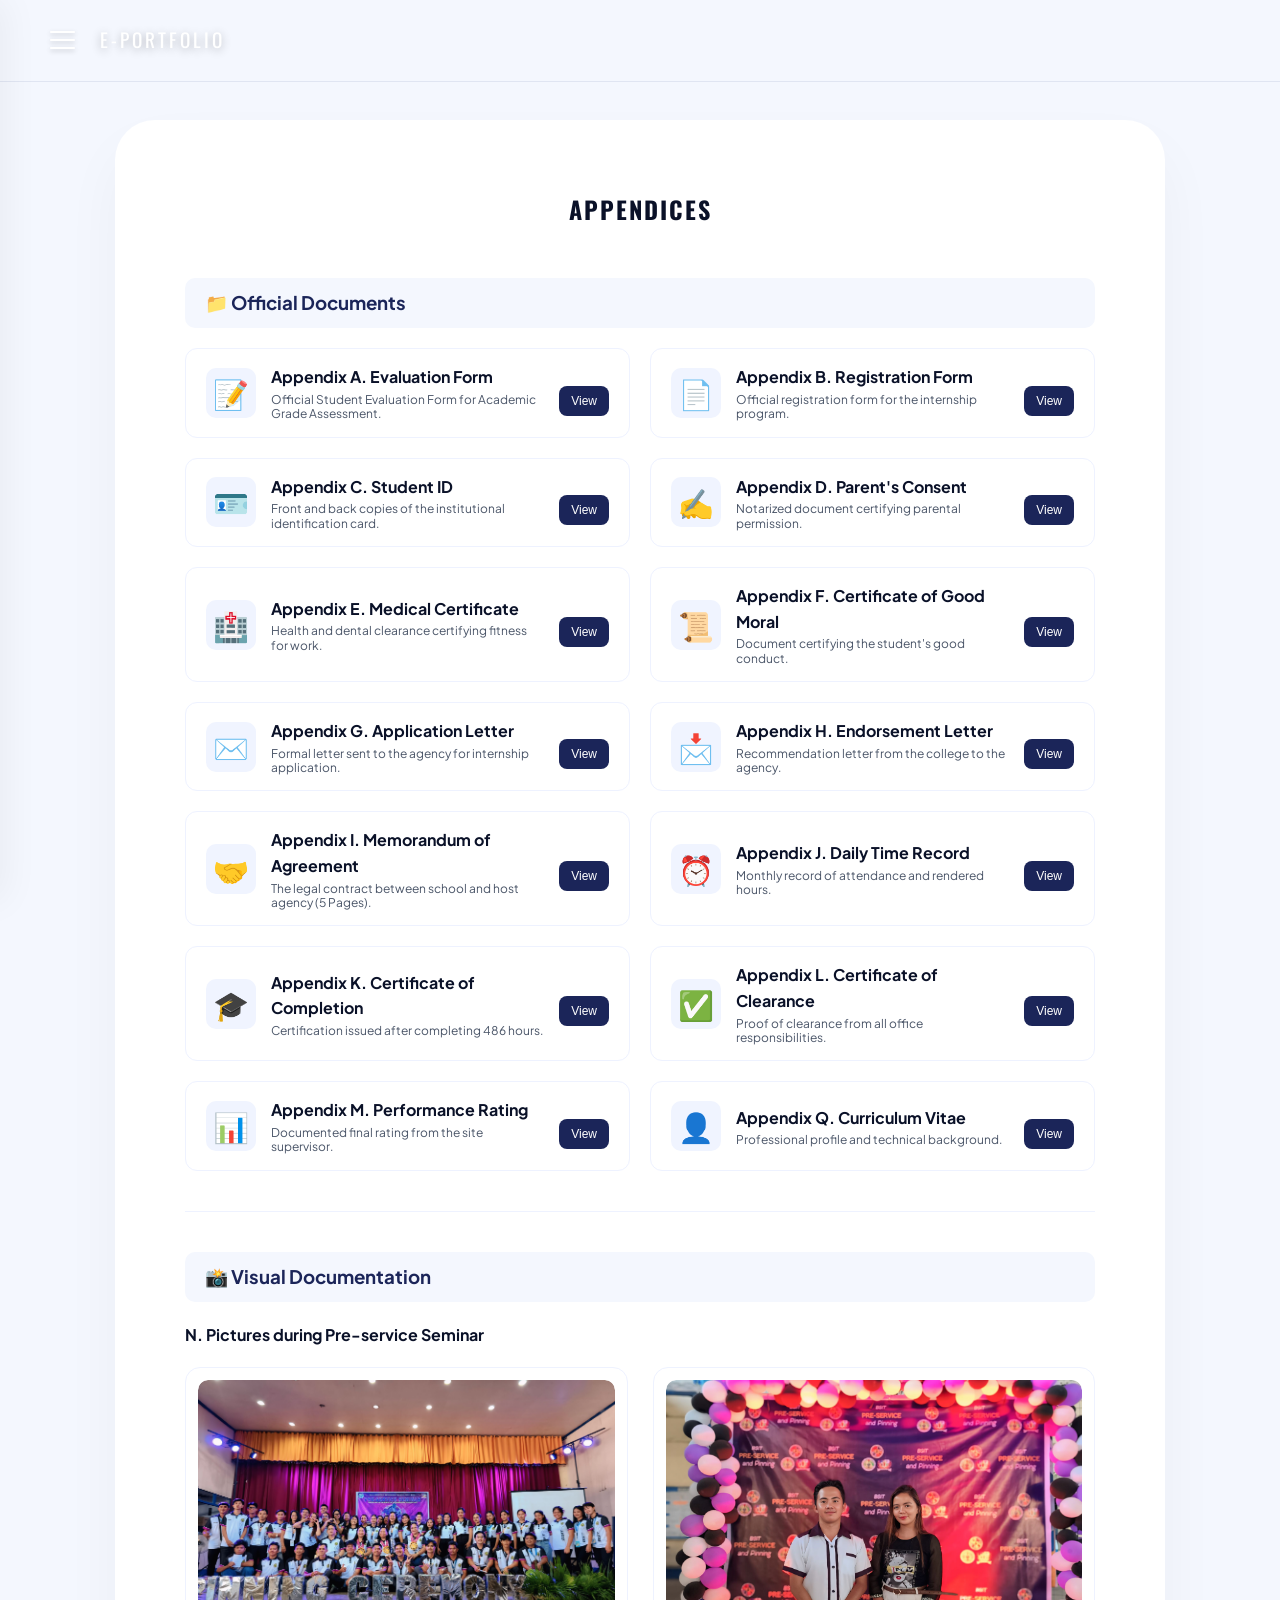
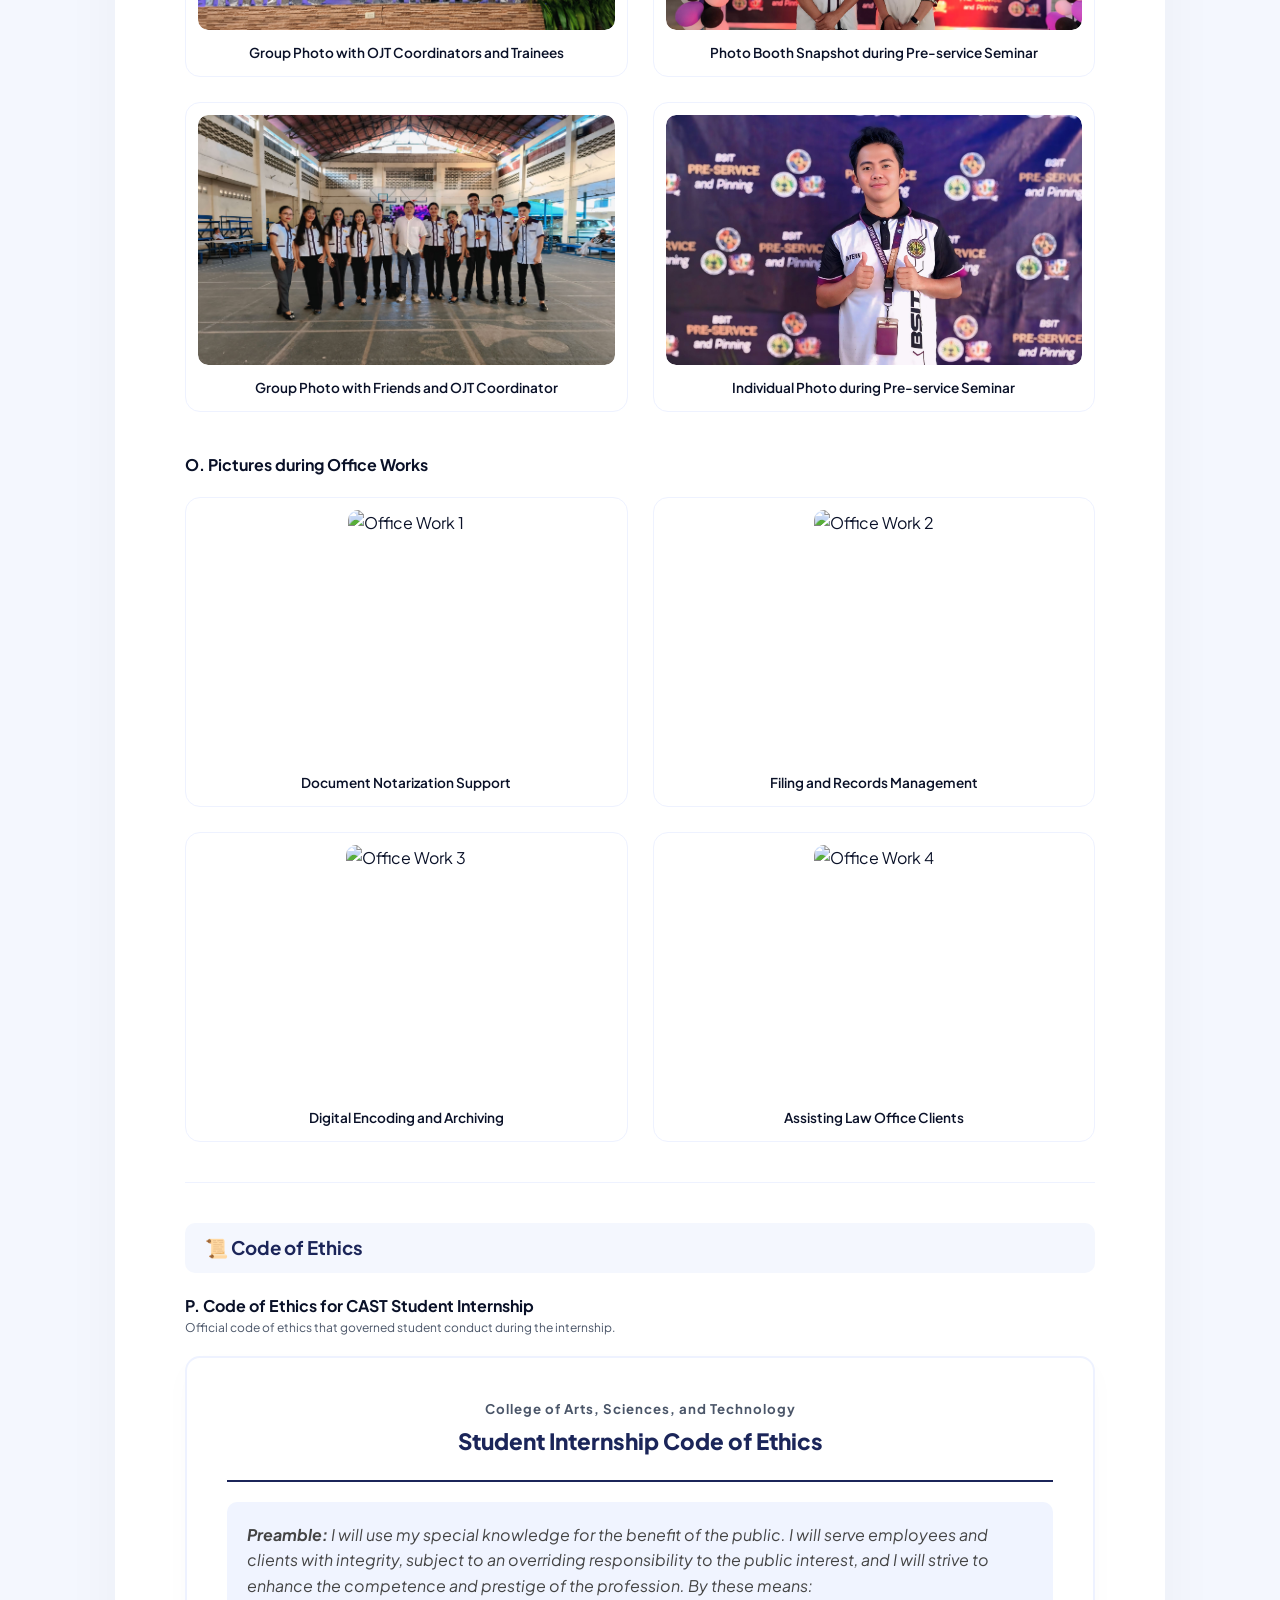
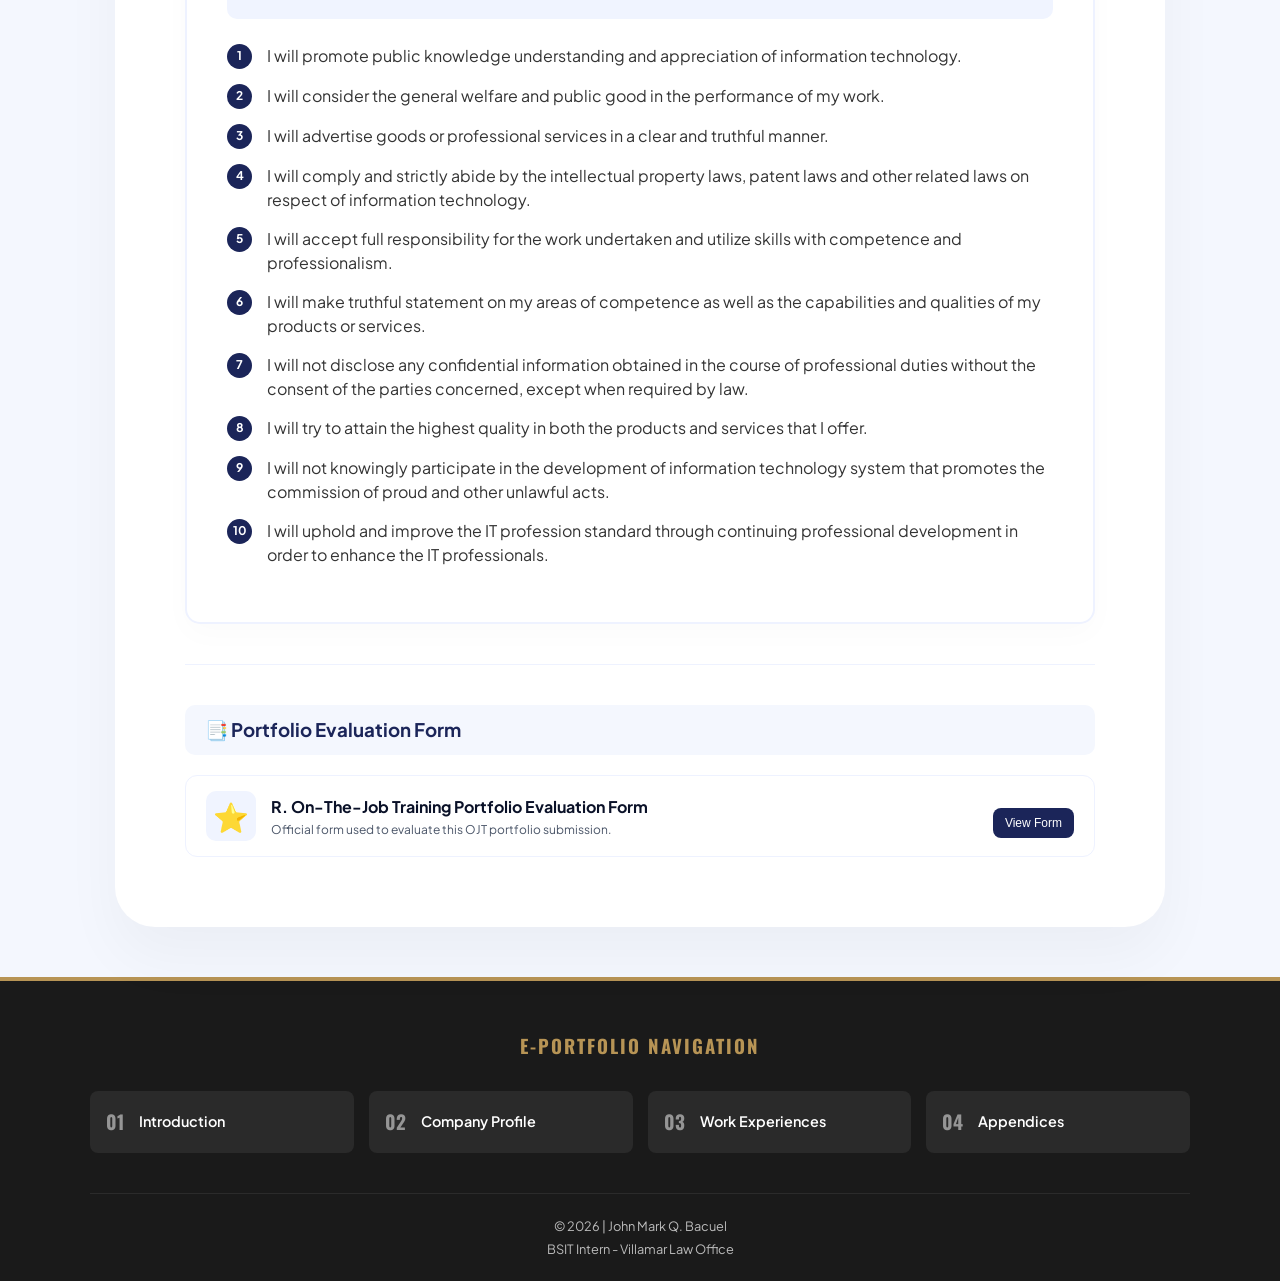
==== appendices.html @ cf62553a "Add files via upload" ====
<!DOCTYPE html>
<html lang="en">
<head>
    <meta charset="UTF-8">
    <meta name="viewport" content="width=device-width, initial-scale=1.0">
    <title>Chapter I - Introduction | OJT E-Portfolio</title>
    <link rel="stylesheet" href="style.css">
    <link rel="icon" type="image/png" href="omsc_logo.png">
    <link href="https://fonts.googleapis.com/css2?family=Oswald:wght@400;700&family=Plus+Jakarta+Sans:wght@300;400;600;800&display=swap" rel="stylesheet">
</head>
<body>

    <header class="main-header subpage-header">
        <div class="burger-menu" onclick="toggleMenu()">
            <div class="line"></div>
            <div class="line"></div>
            <div class="line"></div>
        </div>
        <div class="brand-name">E-PORTFOLIO</div>
    </header>

    <nav class="sidebar" id="sidebar">
        <div class="sidebar-header">
            <span class="close-btn" onclick="toggleMenu()">&times;</span>
            <div class="profile-box">
    <img src="me.png" alt="Profile Picture" class="avatar-img">
    <div class="profile-text">
        <h3>John Mark Q. Bacuel</h3>
        <p>BSIT Student Intern</p>
    </div>
</div>
        </div>
        <div class="nav-links">
    <p class="label">E-Portfolio Contents</p>
    
    <a href="index.html">🏠 Title Page</a>

    <div class="nav-group">
        <div class="nav-item-wrapper">
            <a href="chapter1.html">📁 Chapter I</a>
            <span class="arrow" onclick="toggleDropdown(this)">▼</span>
        </div>
        <div class="sub-menu">
            <a href="chapter1.html#importance">A. Importance of Internship</a>
            <a href="chapter1.html#objectives">B. Objectives of Internship</a>
            <a href="chapter1.html#time-place">C. Time and Place</a>
        </div>
    </div>

    <div class="nav-group">
        <div class="nav-item-wrapper">
            <a href="chapter2.html">🏢 Chapter II</a>
            <span class="arrow" onclick="toggleDropdown(this)">▼</span>
        </div>
        <div class="sub-menu">
            <a href="chapter2.html#nature">1. Nature of Agency</a>
            <a href="chapter2.html#mission">2. Mission/Vision</a>
            <a href="chapter2.html#history">3. History</a>
        </div>
    </div>

    <div class="nav-group">
        <div class="nav-item-wrapper">
            <a href="chapter3.html">💼 Chapter III</a>
            <span class="arrow" onclick="toggleDropdown(this)">▼</span>
        </div>
        <div class="sub-menu">
            <a href="chapter3.html#weekly">1. Weekly Reports</a>
            <a href="chapter3.html#dtr">2. Daily Time Record</a>
        </div>
    </div>

    <a href="appendices.html">📎 Appendices</a>
</div>
 <div class="sidebar-footer">
            <p><strong>Villamar Law Office</strong></p>
            <p>Internship 2026</p>
        </div>
    </nav>

    <div class="overlay" id="overlay" onclick="toggleMenu()"></div>

    <main>
    <div class="container sub-container">
        <section class="content-card">
            <h2 class="section-title">APPENDICES</h2>

            <h3 class="appendix-label">📁 Official Documents</h3>
<div class="docs-two-column">
    
    <div class="doc-card">
        <div class="doc-icon">📝</div>
        <div class="doc-info">
            <h4>Appendix A. Evaluation Form</h4>
            <p>Official Student Evaluation Form for Academic Grade Assessment.</p>
        </div>
        <button class="view-btn" onclick="openGallery(['eval_form.jpg'])">View</button>
    </div>

    <div class="doc-card">
        <div class="doc-icon">📄</div>
        <div class="doc-info">
            <h4>Appendix B. Registration Form</h4>
            <p>Official registration form for the internship program.</p>
        </div>
        <button class="view-btn" onclick="openGallery(['reg_form.jpg'])">View</button>
    </div>

    <div class="doc-card">
        <div class="doc-icon">🪪</div>
        <div class="doc-info">
            <h4>Appendix C. Student ID</h4>
            <p>Front and back copies of the institutional identification card.</p>
        </div>
        <button class="view-btn" onclick="openGallery(['student_id_front.jpg', 'student_id_back.jpg'])">View</button>
    </div>

    <div class="doc-card">
        <div class="doc-icon">✍️</div>
        <div class="doc-info">
            <h4>Appendix D. Parent's Consent</h4>
            <p>Notarized document certifying parental permission.</p>
        </div>
        <button class="view-btn" onclick="openGallery(['parent_consent.jpg'])">View</button>
    </div>

    <div class="doc-card">
        <div class="doc-icon">🏥</div>
        <div class="doc-info">
            <h4>Appendix E. Medical Certificate</h4>
            <p>Health and dental clearance certifying fitness for work.</p>
        </div>
        <button class="view-btn" onclick="openGallery(['medcert.jpg', 'dentcert.jpg'])">View</button>
    </div>

    <div class="doc-card">
        <div class="doc-icon">📜</div>
        <div class="doc-info">
            <h4>Appendix F. Certificate of Good Moral</h4>
            <p>Document certifying the student's good conduct.</p>
        </div>
        <button class="view-btn" onclick="openGallery(['good_moral.jpg'])">View</button>
    </div>

    <div class="doc-card">
        <div class="doc-icon">✉️</div>
        <div class="doc-info">
            <h4>Appendix G. Application Letter</h4>
            <p>Formal letter sent to the agency for internship application.</p>
        </div>
        <button class="view-btn" onclick="openGallery(['application_letter.jpg'])">View</button>
    </div>

    <div class="doc-card">
        <div class="doc-icon">📩</div>
        <div class="doc-info">
            <h4>Appendix H. Endorsement Letter</h4>
            <p>Recommendation letter from the college to the agency.</p>
        </div>
        <button class="view-btn" onclick="openGallery(['endorsement_letter.jpg'])">View</button>
    </div>

    <div class="doc-card">
        <div class="doc-icon">🤝</div>
        <div class="doc-info">
            <h4>Appendix I. Memorandum of Agreement</h4>
            <p>The legal contract between school and host agency (5 Pages).</p>
        </div>
        <button class="view-btn" onclick="openGallery(['moa1.jpg', 'moa2.jpg', 'moa3.jpg', 'moa4.jpg', 'moa5.jpg'])">View</button>
    </div>

    <div class="doc-card">
        <div class="doc-icon">⏰</div>
        <div class="doc-info">
            <h4>Appendix J. Daily Time Record</h4>
            <p>Monthly record of attendance and rendered hours.</p>
        </div>
        <button class="view-btn" onclick="openGallery(['dtr_february.jpg', 'dtr_march.jpg', 'dtr_april.jpg', 'dtr_may.jpg'])">View</button>
    </div>

    <div class="doc-card">
        <div class="doc-icon">🎓</div>
        <div class="doc-info">
            <h4>Appendix K. Certificate of Completion</h4>
            <p>Certification issued after completing 486 hours.</p>
        </div>
        <button class="view-btn" onclick="openGallery(['certificate_of_completion.jpg'])">View</button>
    </div>

    <div class="doc-card">
        <div class="doc-icon">✅</div>
        <div class="doc-info">
            <h4>Appendix L. Certificate of Clearance</h4>
            <p>Proof of clearance from all office responsibilities.</p>
        </div>
        <button class="view-btn" onclick="openGallery(['certificate_of_clearance.jpg'])">View</button>
    </div>

    <div class="doc-card">
        <div class="doc-icon">📊</div>
        <div class="doc-info">
            <h4>Appendix M. Performance Rating</h4>
            <p>Documented final rating from the site supervisor.</p>
        </div>
        <button class="view-btn" onclick="openGallery(['prs.jpg'])">View</button>
    </div>

    <div class="doc-card">
        <div class="doc-icon">👤</div>
        <div class="doc-info">
            <h4>Appendix Q. Curriculum Vitae</h4>
            <p>Professional profile and technical background.</p>
        </div>
        <button class="view-btn" onclick="openGallery(['curriculum_vitae1.jpg', 'curriculum_vitae2.jpg'])">View</button>
    </div>
            </div>

            <hr class="divider">
<h3 class="appendix-label">📸 Visual Documentation</h3>

<div class="visual-section">
    <h4>N. Pictures during Pre-service Seminar</h4>
    <div class="gallery-grid-2col">
        <div class="gallery-item" onclick="openGallery(['preservice_seminar1.jpg'], 0)">
            <div class="img-container">
                <img src="preservice_seminar1.jpg" alt="Seminar 1">
                <div class="img-overlay"><span>🔍 Click to Enlarge</span></div>
            </div>
            <p class="img-label">Group Photo with OJT Coordinators and Trainees</p>
        </div>

        <div class="gallery-item" onclick="openGallery(['preservice_seminar2.jpg'], 0)">
            <div class="img-container">
                <img src="preservice_seminar2.jpg" alt="Seminar 2">
                <div class="img-overlay"><span>🔍 Click to Enlarge</span></div>
            </div>
            <p class="img-label">Photo Booth Snapshot during Pre-service Seminar</p>
        </div>

        <div class="gallery-item" onclick="openGallery(['preservice_seminar3.jpg'], 0)">
            <div class="img-container">
                <img src="preservice_seminar3.jpg" alt="Seminar 3">
                <div class="img-overlay"><span>🔍 Click to Enlarge</span></div>
            </div>
            <p class="img-label">Group Photo with Friends and OJT Coordinator</p>
        </div>

        <div class="gallery-item" onclick="openGallery(['preservice_seminar4.jpg'], 0)">
            <div class="img-container">
                <img src="preservice_seminar4.jpg" alt="Seminar 4">
                <div class="img-overlay"><span>🔍 Click to Enlarge</span></div>
            </div>
            <p class="img-label">Individual Photo during Pre-service Seminar</p>
        </div>
    </div>

    <h4 class="mt-40">O. Pictures during Office Works</h4>
    <div class="gallery-grid-2col">
        <div class="gallery-item" onclick="openGallery(['pictures1.jpg'], 0)">
            <div class="img-container">
                <img src="pictures1.jpg" alt="Office Work 1">
                <div class="img-overlay"><span>🔍 Click to Enlarge</span></div>
            </div>
            <p class="img-label">Document Notarization Support</p>
        </div>

        <div class="gallery-item" onclick="openGallery(['pictures2.jpg'], 1)">
            <div class="img-container">
                <img src="pictures2.jpg" alt="Office Work 2">
                <div class="img-overlay"><span>🔍 Click to Enlarge</span></div>
            </div>
            <p class="img-label">Filing and Records Management</p>
        </div>

        <div class="gallery-item" onclick="openGallery(['pictures3.jpg'], 2)">
            <div class="img-container">
                <img src="pictures3.jpg" alt="Office Work 3">
                <div class="img-overlay"><span>🔍 Click to Enlarge</span></div>
            </div>
            <p class="img-label">Digital Encoding and Archiving</p>
        </div>

        <div class="gallery-item" onclick="openGallery(['pictures4.jpg'], 3)">
            <div class="img-container">
                <img src="pictures4.jpg" alt="Office Work 4">
                <div class="img-overlay"><span>🔍 Click to Enlarge</span></div>
            </div>
            <p class="img-label">Assisting Law Office Clients</p>
        </div>
    </div>
</div>

            <hr class="divider">

            <h3 class="appendix-label">📜 Code of Ethics</h3>
            <div class="ethics-section">
                <div class="doc-info mb-20">
                    <h4>P. Code of Ethics for CAST Student Internship</h4>
                    <p>Official code of ethics that governed student conduct during the internship.</p>
                </div>
                
                <div class="ethics-card">
                    <div class="ethics-header">
                        <h5>College of Arts, Sciences, and Technology</h5>
                        <h4>Student Internship Code of Ethics</h4>
                    </div>
                    <div class="ethics-content">
                        <p class="preamble"><strong>Preamble:</strong> I will use my special knowledge for the benefit of the public. I will serve employees and clients with integrity, subject to an overriding responsibility to the public interest, and I will strive to enhance the competence and prestige of the profession. By these means:</p>
                        
                        <ul class="ethics-list">
                            <li><span>1</span> I will promote public knowledge understanding and appreciation of information technology.</li>
                            <li><span>2</span> I will consider the general welfare and public good in the performance of my work.</li>
                            <li><span>3</span> I will advertise goods or professional services in a clear and truthful manner.</li>
                            <li><span>4</span> I will comply and strictly abide by the intellectual property laws, patent laws and other related laws on respect of information technology.</li>
                            <li><span>5</span> I will accept full responsibility for the work undertaken and utilize skills with competence and professionalism.</li>
                            <li><span>6</span> I will make truthful statement on my areas of competence as well as the capabilities and qualities of my products or services.</li>
                            <li><span>7</span> I will not disclose any confidential information obtained in the course of professional duties without the consent of the parties concerned, except when required by law.</li>
                            <li><span>8</span> I will try to attain the highest quality in both the products and services that I offer.</li>
                            <li><span>9</span> I will not knowingly participate in the development of information technology system that promotes the commission of proud and other unlawful acts.</li>
                            <li><span>10</span> I will uphold and improve the IT profession standard through continuing professional development in order to enhance the IT professionals.</li>
                        </ul>
                    </div>
                </div>
            </div>

            <hr class="divider">

            <h3 class="appendix-label">📑 Portfolio Evaluation Form</h3>
            <div class="doc-card">
                <div class="doc-icon">⭐</div>
                <div class="doc-info">
                    <h4>R. On-The-Job Training Portfolio Evaluation Form</h4>
                    <p>Official form used to evaluate this OJT portfolio submission.</p>
                </div>
                <button class="view-btn" onclick="openGallery(['portfolio_evaluation.jpg'])">View Form</button>
            </div>
        </section>
    </div>

    <div id="docViewer" class="viewer-modal">
        <span class="close-viewer" onclick="closeGallery()">&times;</span>
        <div class="viewer-content">
            <img id="viewerImg" src="">
            <div class="viewer-controls">
                <button id="prevBtn" onclick="changeImage(-1)">❮ Previous</button>
                <span id="pageIndicator">1 / 1</span>
                <button id="nextBtn" onclick="changeImage(1)">Next ❯</button>
            </div>
        </div>
    </div>
</main>

    <script src="script.js"></script>
    <footer class="portfolio-footer">
    <div class="footer-content">
        <h3>E-PORTFOLIO NAVIGATION</h3>
        <div class="footer-nav-grid">
            <a href="chapter1.html" class="footer-btn">
                <span class="btn-num">01</span>
                <span class="btn-txt">Introduction</span>
            </a>
            <a href="chapter2.html" class="footer-btn">
                <span class="btn-num">02</span>
                <span class="btn-txt">Company Profile</span>
            </a>
            <a href="chapter3.html" class="footer-btn">
                <span class="btn-num">03</span>
                <span class="btn-txt">Work Experiences</span>
            </a>
            <a href="appendices.html" class="footer-btn">
                <span class="btn-num">04</span>
                <span class="btn-txt">Appendices</span>
            </a>
        </div>
        <div class="footer-bottom">
            <p>&copy; 2026 | John Mark Q. Bacuel</p>
            <p>BSIT Intern - Villamar Law Office</p>
        </div>
    </div>
</footer>
</body>
</html>
---- style.css ----
/* Custom Properties for consistency */
:root {
    --primary: #1B2559;       /* Deep Navy - Authority & Trust */
    --primary-light: #2D3A82; 
    --accent: #B79455;        /* Muted Gold - Professionalism */
    --dark-blue: #0A1128;     /* Near Black for Text */
    --text-grey: #4A5568;     /* Soft grey for readability */
    --bg-light: #F4F7FE;      /* Clean background */
    --white: #ffffff;
    --glass: rgba(255, 255, 255, 0.9);
    --border-color: #E2E8F0;
}

* {
    margin: 0;
    padding: 0;
    box-sizing: border-box;
    scroll-behavior: smooth;
}

body {
    background-color: var(--bg-light);
    color: var(--dark-blue);
    font-family: 'Plus Jakarta Sans', sans-serif;
    line-height: 1.6;
}

/* Header & Burger */
.main-header {
    position: fixed;
    top: 0;
    width: 100%;
    padding: 25px 50px;
    display: flex;
    align-items: center;
    z-index: 1000;
    transition: 0.3s;
}

.brand-name {
    font-family: 'Oswald', sans-serif;
    color: white;
    font-size: 1.2rem;
    letter-spacing: 3px;
    text-shadow: 0 2px 10px rgba(0,0,0,0.3);
}

.burger-menu {
    width: 25px;
    height: 18px;
    display: flex;
    flex-direction: column;
    justify-content: space-between;
    cursor: pointer;
    margin-right: 25px;
}

.line {
    width: 100%;
    height: 2px;
    background: white;
    border-radius: 10px;
    box-shadow: 0 2px 5px rgba(0,0,0,0.2);
}

/* Sidebar Styling */
.sidebar {
    position: fixed;
    left: -320px;
    top: 0;
    width: 310px;
    height: 100vh;
    background: var(--white);
    z-index: 2001;
    transition: 0.4s cubic-bezier(0.4, 0, 0.2, 1);
    padding: 40px 30px;
    box-shadow: 15px 0 35px rgba(0,0,0,0.05);
}

.sidebar.active { left: 0; }

.close-btn {
    font-size: 30px;
    color: var(--text-grey);
    cursor: pointer;
    display: block;
    text-align: right;
    margin-bottom: 20px;
}

.profile-box {
    display: flex;
    align-items: center;
    gap: 15px;
    margin-bottom: 30px;
    padding-bottom: 20px;
    border-bottom: 1px solid var(--bg-light);
}

.avatar-img {
    width: 60px;          /* Size ng picture */
    height: 60px;         /* Size ng picture */
    border-radius: 50%;   /* Ginagawang bilog */
    object-fit: cover;    /* Pinipigilan na ma-stretch ang image */
    border: 2px solid var(--accent); /* Optional: Gold border para sosyal */
    box-shadow: 0 4px 8px rgba(0,0,0,0.1);
}

.profile-text h3 {
    font-size: 1rem;
    color: var(--primary);
    margin-bottom: 2px;
}

.profile-text p {
    font-size: 0.8rem;
    color: var(--text-grey);
}

.avatar {
    width: 50px;
    height: 50px;
    background: var(--primary);
    color: white;
    border-radius: 12px;
    display: flex;
    align-items: center;
    justify-content: center;
    font-weight: 800;
}

.profile-text h3 { font-size: 0.95rem; color: var(--dark-blue); }
.profile-text p { font-size: 0.75rem; color: var(--text-grey); }

.nav-links a {
    display: block;
    text-decoration: none;
    color: var(--text-grey);
    padding: 12px 15px;
    border-radius: 12px;
    margin-bottom: 5px;
    font-weight: 600;
    transition: 0.3s;
}

.nav-links a:hover {
    background: var(--bg-light);
    color: var(--primary);
}

.label { font-size: 0.7rem; font-weight: 800; color: #a3aed0; margin: 25px 0 10px; padding-left: 15px; }

.sidebar-footer {
    position: absolute;
    bottom: 30px;
    left: 30px;
    right: 30px;
    background: var(--bg-light);
    padding: 15px;
    border-radius: 15px;
    font-size: 0.75rem;
}

/* Hero Section */
.hero-fullscreen {
    height: 100vh;
    background: url('bg.png') center/cover no-repeat fixed;
    position: relative;
}

.hero-overlay {
    height: 100%;
    background: rgba(0, 0, 0, 0.2);
    display: flex;
    align-items: center;
    justify-content: center;
}

.hero-content h1 {
    font-family: 'Oswald', sans-serif;
    font-size: 4rem;
    color: white;
    letter-spacing: -1px;
    text-shadow: 0 10px 30px rgba(0,0,0,0.3);
}

.subtitle {
    color: white;
    font-size: 1.2rem;
    letter-spacing: 6px;
    text-transform: uppercase;
    font-weight: 300;
}

.placeholder-circle {
    width: 70px; height: 70px;
    border: 1.5px solid rgba(255,255,255,0.5);
    border-radius: 50%;
    display: inline-flex;
    align-items: center; justify-content: center;
    color: white; margin: 0 15px 30px;
    font-size: 0.6rem;
}

/* Scroll Animation */
.mouse-scroll {
    position: absolute;
    bottom: 40px;
    color: white;
    text-align: center;
}

.mouse {
    width: 24px; height: 40px;
    border: 2px solid white;
    border-radius: 20px;
    margin: 0 auto 10px;
}

/* Detailed Table of Contents */
.container {
    max-width: 1100px;
    margin: -100px auto 100px;
    position: relative;
    padding: 0 25px;
}

.content-card {
    background: var(--white);
    padding: 70px;
    border-radius: 40px;
    box-shadow: 0 30px 60px rgba(0,0,0,0.04);
    margin-bottom: 50px;
}

.section-title {
    font-family: 'Oswald', sans-serif;
    font-size: 1.5rem;
    color: var(--dark-blue);
    margin-bottom: 50px;
    text-align: center;
    letter-spacing: 2px;
}

.toc-item {
    margin-bottom: 40px;
    padding-bottom: 20px;
}

.toc-header {
    font-weight: 800;
    color: var(--primary);
    font-size: 1rem;
    margin-bottom: 15px;
    letter-spacing: 1px;
}

.toc-sublist { list-style: none; }

.toc-sublist li {
    padding: 12px 0;
    border-bottom: 1px solid #f4f7fe;
    color: var(--text-grey);
    font-weight: 500;
}

/* Appendix Grid View */
.appendix-grid {
    display: grid;
    grid-template-columns: repeat(auto-fit, minmax(250px, 1fr));
    gap: 15px;
    list-style: none;
}

.appendix-grid li {
    background: var(--bg-light);
    padding: 12px 20px;
    border-radius: 12px;
    display: flex;
    align-items: center;
    font-size: 0.9rem;
    color: var(--dark-blue);
}

.appendix-grid li span {
    background: var(--primary);
    color: white;
    width: 24px; height: 24px;
    border-radius: 6px;
    display: flex;
    align-items: center;
    justify-content: center;
    font-size: 0.7rem;
    margin-right: 15px;
    font-weight: 800;
}

/* Text Alignment Classes */
.text-justify {
    text-align: justify;
    text-justify: inter-word; /* Para pantay na pantay ang spaces */
}

.text-center {
    text-align: center;
}

/* Enhancements for readability */
.content-body p {
    margin-bottom: 20px;
    font-size: 1.05rem;
    color: var(--text-grey);
}

.prayer-text p {
    margin-bottom: 15px;
    font-style: normal;
    line-height: 1.8;
}

/* Style for the blockquote in Philosophy */
blockquote {
    font-family: 'Oswald', sans-serif;
    font-size: 1.4rem;
    color: var(--primary);
    border-left: none; /* Inalis ko ang border para sa center design */
    padding: 20px;
    background: var(--bg-light);
    border-radius: 15px;
    margin: 20px 0 40px 0;
}

.overlay {
    position: fixed; top: 0; left: 0; width: 100%; height: 100%;
    background: rgba(0,0,0,0.3); backdrop-filter: blur(4px);
    display: none; z-index: 1500;
}
.overlay.active { display: block; }

@media (max-width: 768px) {
    .hero-content h1 { font-size: 3rem; }
    .content-card { padding: 40px 25px; }
}
/* Add padding to container for sub-pages */
.container {
    max-width: 1100px;
    margin: 50px auto; /* Inadjust ko mula -100px para sa normal pages */
    position: relative;
    padding: 0 25px;
}

/* Specific fix para sa index lang yung -100px */
.hero-fullscreen + .container {
    margin-top: -100px;
}
/* Para sa mga pages na walang Hero Image */
.subpage-header {
    background: rgba(255, 255, 255, 0.9);
    backdrop-filter: blur(10px);
    border-bottom: 1px solid #e0e5f2;
}

.subpage-header .brand-name {
    color: var(--dark-blue);
}

.subpage-header .line {
    background: var(--dark-blue);
}

/* Spacing para sa content ng sub-pages */
.sub-container {
    margin-top: 120px; /* Para hindi matakpan ng fixed header */
}


                /* Chapter 1 Specific Styles */
.lead-text {
    font-size: 1.1rem;
    text-align: center;
    color: var(--text-grey);
    max-width: 800px;
    margin: 0 auto;
    line-height: 1.8;
}

.section-header {
    display: flex;
    align-items: center;
    gap: 15px;
    margin-bottom: 30px;
}

.section-number {
    background: var(--primary);
    color: white;
    width: 40px;
    height: 40px;
    display: flex;
    align-items: center;
    justify-content: center;
    border-radius: 50%;
    font-weight: 800;
}

.importance-box {
    background: var(--bg-light);
    padding: 30px;
    border-radius: 20px;
    border-left: 5px solid var(--primary);
}

.skill-tags {
    display: flex;
    flex-wrap: wrap;
    gap: 10px;
    margin-top: 20px;
}

.skill-tags span {
    background: white;
    padding: 5px 15px;
    border-radius: 20px;
    font-size: 0.8rem;
    font-weight: 700;
    color: var(--primary);
    box-shadow: 0 4px 10px rgba(0,0,0,0.05);
}

/* Objectives Grid */
.objectives-grid {
    display: grid;
    grid-template-columns: repeat(auto-fit, minmax(280px, 1fr));
    gap: 20px;
}

.obj-card {
    background: var(--bg-light);
    padding: 25px;
    border-radius: 20px;
    transition: 0.3s;
    border: 1px solid transparent;
}

.obj-card:hover {
    background: white;
    border-color: var(--primary);
    transform: translateY(-5px);
    box-shadow: 0 10px 30px rgba(67, 24, 255, 0.1);
}

.obj-icon {
    font-size: 1.5rem;
    margin-bottom: 15px;
}

/* Time and Place Grid */
.info-grid {
    display: grid;
    grid-template-columns: 1fr 1fr;
    gap: 30px;
}

.info-item {
    padding: 20px;
    border-radius: 15px;
    background: #f8f9ff;
}

.info-item h4 {
    color: var(--primary);
    margin-bottom: 10px;
}

@media (max-width: 768px) {
    .info-grid { grid-template-columns: 1fr; }
}

                   /* Chapter 2 Specific Styles */

/* Image Styling */
.image-container {
    text-align: center;
    margin: 20px 0;
}

.img-responsive {
    max-width: 100%;
    height: auto;
    border-radius: 15px;
    box-shadow: 0 10px 20px rgba(0,0,0,0.1);
}

.img-frame {
    width: 100%;
    border-radius: 10px;
    border: 5px solid #fff;
    box-shadow: 0 5px 15px rgba(0,0,0,0.1);
}

.image-caption {
    font-size: 0.85rem;
    color: var(--text-grey);
    margin-top: 10px;
    font-style: italic;
}

/* History Grid */
.history-grid {
    display: grid;
    grid-template-columns: 1.2fr 0.8fr;
    gap: 40px;
    align-items: center;
}

/* Lawyer Profile Styling */
.lawyer-profile-card {
    background: linear-gradient(to bottom right, #ffffff, #fcfdff);
}

.profile-header-info h4 {
    font-size: 1.8rem;
    color: var(--dark-blue);
    margin-bottom: 5px;
}

.bar-tag {
    background: var(--primary);
    color: white;
    padding: 5px 15px;
    border-radius: 5px;
    font-size: 0.8rem;
    font-weight: 600;
}

/* Timeline Design */
.timeline {
    margin-top: 40px;
    border-left: 2px solid #e0e5f2;
    padding-left: 30px;
    position: relative;
}

.timeline-item {
    margin-bottom: 30px;
    position: relative;
}

.time-dot {
    width: 12px;
    height: 12px;
    background: var(--primary);
    border-radius: 50%;
    position: absolute;
    left: -37px;
    top: 5px;
    border: 3px solid white;
}

.timeline-item h5 {
    color: var(--dark-blue);
    font-size: 1.1rem;
    margin-bottom: 5px;
}

/* Responsive */
@media (max-width: 768px) {
    .history-grid {
        grid-template-columns: 1fr;
    }
    
    .timeline {
        padding-left: 20px;
    }
}
/* Lawyer Profile Modern Layout */
.profile-container {
    display: grid;
    grid-template-columns: 1fr 1.5fr;
    gap: 40px;
    margin-top: 20px;
}

.lawyer-header h4 {
    font-size: 2rem;
    color: var(--dark-blue);
    margin-bottom: 10px;
}

.tags-row {
    display: flex;
    gap: 10px;
    margin-bottom: 25px;
}

.tag-blue {
    background: #eef2ff;
    color: var(--primary);
    padding: 6px 12px;
    border-radius: 8px;
    font-size: 0.8rem;
    font-weight: 700;
    border: 1px solid #d0d7ff;
}

.education-box {
    background: var(--bg-light);
    padding: 20px;
    border-radius: 15px;
}

.education-box h5 { margin-bottom: 15px; color: var(--dark-blue); }
.education-box ul { list-style: none; }
.education-box li { 
    font-size: 0.9rem; 
    margin-bottom: 10px; 
    padding-left: 20px; 
    position: relative;
}
.education-box li::before {
    content: "•";
    color: var(--primary);
    position: absolute;
    left: 0;
    font-weight: bold;
}

/* Timeline Vertical */
.timeline-wrapper {
    border-left: 3px solid #eef2ff;
    padding-left: 25px;
    margin-top: 20px;
}

.t-item {
    position: relative;
    margin-bottom: 30px;
}

.t-item::before {
    content: "";
    width: 15px;
    height: 15px;
    background: white;
    border: 3px solid var(--primary);
    border-radius: 50%;
    position: absolute;
    left: -34.5px;
    top: 5px;
}

.t-item.current::before {
    background: var(--primary);
}

.t-year {
    font-size: 0.8rem;
    font-weight: 800;
    color: var(--primary);
    margin-bottom: 5px;
}

.t-content h6 {
    font-size: 1rem;
    color: var(--dark-blue);
    margin-bottom: 3px;
}

.small-detail {
    font-size: 0.85rem;
    color: var(--text-grey);
    line-height: 1.4;
    margin-top: 5px;
}

@media (max-width: 768px) {
    .profile-container { grid-template-columns: 1fr; }
}

                /* Chapter 3 Styling */
/* Chapter 3 Specific Styles */
.report-controls {
    margin: 20px 0;
    background: var(--bg-light);
    padding: 15px 25px;
    border-radius: 15px;
    display: flex;
    align-items: center;
    gap: 15px;
}

#weekSelect {
    padding: 10px;
    border-radius: 10px;
    border: 1px solid #d0d7ff;
    font-family: inherit;
    font-weight: 600;
    color: var(--primary);
    outline: none;
}

.weekly-card {
    background: white;
    border: 1px solid #eef2ff;
    border-radius: 25px;
    padding: 30px;
    box-shadow: 0 10px 30px rgba(0,0,0,0.02);
    margin-bottom: 40px;
}

.weekly-banner {
    display: flex;
    justify-content: space-between;
    align-items: center;
    gap: 20px;
    border-bottom: 2px dashed #f0f2f8;
    padding-bottom: 20px;
    margin-bottom: 20px;
}

.banner-info h4 { font-size: 1.4rem; color: var(--dark-blue); }
.banner-info p { color: var(--text-grey); font-weight: 600; }

.img-preview {
    position: relative;
    width: 150px;
    height: 100px;
    border-radius: 15px;
    overflow: hidden;
    cursor: pointer;
}

.img-preview img { width: 100%; height: 100%; object-fit: cover; }

.img-overlay {
    position: absolute; top: 0; left: 0; width: 100%; height: 100%;
    background: rgba(67, 24, 255, 0.7);
    color: white; font-size: 0.7rem; font-weight: 800;
    display: flex; align-items: center; justify-content: center;
    opacity: 0; transition: 0.3s;
}

.img-preview:hover .img-overlay { opacity: 1; }

.weekly-stats {
    display: grid;
    grid-template-columns: 1fr 1fr;
    gap: 20px;
    margin-bottom: 25px;
}

.status-badge {
    display: inline-block;
    background: #e6fffa;
    color: #38b2ac;
    padding: 5px 15px;
    border-radius: 10px;
    font-weight: 800;
    font-size: 0.85rem;
}

.detail-box {
    background: var(--bg-light);
    padding: 20px;
    border-radius: 15px;
    margin-bottom: 15px;
}

.detail-box h5 { margin-bottom: 10px; color: var(--primary); }

.table-container { overflow-x: auto; margin-top: 50px; }
.styled-table {
    width: 100%;
    border-collapse: collapse;
    font-size: 0.9rem;
}

.styled-table thead tr {
    background-color: var(--primary);
    color: #ffffff;
    text-align: left;
}

.styled-table th, .styled-table td { padding: 15px; }
.styled-table tbody tr { border-bottom: 1px solid #dddddd; }
.styled-table tbody tr:nth-of-type(even) { background-color: #f3f3f3; }

.placeholder-box {
    border: 2px dashed #d0d7ff;
    padding: 40px;
    border-radius: 20px;
    text-align: center;
    color: var(--text-grey);
    margin-top: 15px;
}

.mt-50 { margin-top: 50px; }

@media (max-width: 768px) {
    .weekly-banner { flex-direction: column; text-align: center; }
    .weekly-stats { grid-template-columns: 1fr; }
}
/* Accurate Square Container (1:1 Ratio) */
.big-image-container {
    width: 100%; /* Susunod ito sa width ng card */
    max-width: 800px; /* Optional: limit para hindi sobrang laki sa desktop */
    margin: 20px auto 30px auto; /* Centered */
    position: relative;
    border-radius: 20px;
    overflow: hidden;
    background: #eef2ff;
    border: 1px solid #d0d7ff;
    cursor: pointer;
    
    /* Pinipilit ang container na maging Square (parang 2160x2160) */
    aspect-ratio: 1 / 1; 
}

.large-ojt-pic {
    width: 100%;
    height: 100%;
    /* Object-fit: cover ay parang sa Instagram, 
       ifafill niya yung 1:1 area nang hindi nadedeporma ang mukha mo */
    object-fit: cover; 
    display: block;
    transition: transform 0.5s ease;
}

.big-image-container:hover .large-ojt-pic {
    transform: scale(1.05);
}

/* Callout Styling */
.img-callout {
    position: absolute;
    bottom: 20px;
    left: 50%;
    transform: translateX(-50%);
    background: rgba(27, 37, 89, 0.85);
    color: white;
    padding: 10px 25px;
    border-radius: 50px;
    font-size: 0.85rem;
    font-weight: 600;
    backdrop-filter: blur(8px);
    white-space: nowrap;
}
/* DTR Specific Styles */
.dtr-summary-grid {
    display: grid;
    grid-template-columns: repeat(3, 1fr);
    gap: 20px;
    margin-bottom: 30px;
}

.summary-card {
    background: linear-gradient(135deg, var(--primary), #6a45ff);
    color: white;
    padding: 25px;
    border-radius: 20px;
    text-align: center;
    box-shadow: 0 10px 20px rgba(67, 24, 255, 0.15);
}

.summary-card h4 { font-size: 2rem; margin-bottom: 5px; }
.summary-card p { font-size: 0.8rem; opacity: 0.9; text-transform: uppercase; letter-spacing: 1px; }

.filter-container {
    display: flex;
    justify-content: space-between;
    align-items: center;
    background: white;
    padding: 20px;
    border-radius: 15px;
    margin-bottom: 20px;
    gap: 15px;
    border: 1px solid #eef2ff;
}

#monthFilter, #dtrSearch {
    padding: 10px 15px;
    border-radius: 10px;
    border: 1px solid #d0d7ff;
    outline: none;
}

#dtrSearch { width: 100%; max-width: 300px; }

.text-center { text-align: center; }

@media (max-width: 768px) {
    .dtr-summary-grid { grid-template-columns: 1fr; }
    .filter-container { flex-direction: column; align-items: stretch; }
}
/*Letter C*/
/* Progress Report Custom Styles */
.progress-overview {
    background: white;
    padding: 30px;
    border-radius: 20px;
    border: 1px solid #eef2ff;
    margin-bottom: 30px;
}

.progress-header {
    display: flex;
    justify-content: space-between;
    align-items: center;
    margin-bottom: 25px;
}

.overall-badge {
    background: #4318FF;
    color: white;
    padding: 8px 18px;
    border-radius: 50px;
    font-size: 0.8rem;
    font-weight: 800;
}

.progress-bar-container { margin-top: 10px; }

.progress-label {
    font-size: 0.9rem;
    font-weight: 600;
    color: var(--dark-blue);
    margin-bottom: 10px;
}

.progress-track {
    width: 100%;
    height: 12px;
    background: #f0f2f8;
    border-radius: 10px;
    overflow: hidden;
}

.progress-fill {
    height: 100%;
    background: linear-gradient(90deg, #4318FF, #00CABE);
    border-radius: 10px;
    transition: width 1s ease-in-out;
}

.progress-status {
    margin-top: 10px;
    font-size: 0.8rem;
    color: var(--text-grey);
    font-weight: 600;
}

.status-pill {
    padding: 5px 12px;
    border-radius: 50px;
    font-size: 0.75rem;
    font-weight: 800;
    text-transform: uppercase;
}

.status-pill.done {
    background: #d1fae5;
    color: #065f46;
}

/* Specific Table adjustments */
.progress-table td {
    vertical-align: middle;
}
/* Analysis Report Styles */
.analysis-container {
    display: flex;
    flex-direction: column;
    gap: 25px;
    margin-top: 20px;
}

.analysis-card {
    background: white;
    padding: 30px;
    border-radius: 20px;
    border-left: 5px solid var(--primary);
    box-shadow: 0 4px 15px rgba(0,0,0,0.05);
    position: relative;
    transition: 0.3s;
}

.analysis-card:hover {
    transform: translateY(-5px);
    box-shadow: 0 8px 25px rgba(67, 24, 255, 0.1);
}

.card-icon {
    font-size: 2rem;
    margin-bottom: 15px;
}

.analysis-card h4 {
    color: var(--dark-blue);
    font-size: 1.2rem;
    margin-bottom: 15px;
    text-transform: uppercase;
    letter-spacing: 1px;
}

.analysis-body p {
    margin-bottom: 12px;
    line-height: 1.6;
    color: var(--text-grey);
}

.analysis-body strong {
    color: var(--primary);
    font-weight: 700;
}

/* Highlight for Self-Assessment */
.highlight-card {
    background: linear-gradient(to right, #ffffff, #f8faff);
    border-left-color: #00CABE;
}

.recommendation-box {
    background: #f0f7ff;
    padding: 15px;
    border-radius: 12px;
    border: 1px dashed #4318FF;
    margin-bottom: 15px;
}

.confidential-note {
    margin-top: 40px;
    text-align: center;
    font-size: 0.85rem;
    color: #94a3b8;
    padding: 20px;
    background: #f8fafc;
    border-radius: 10px;
}
/* --- IMAGE ZOOM MODAL STYLES --- */
.modal-zoom {
    display: none; 
    position: fixed;
    z-index: 2000; /* Mas mataas sa sidebar */
    left: 0;
    top: 0;
    width: 100%;
    height: 100%;
    background-color: rgba(0, 0, 0, 0.9);
    backdrop-filter: blur(8px);
    justify-content: center;
    align-items: center;
    padding: 20px;
}

.modal-content {
    max-width: 95%;
    max-height: 90vh;
    border-radius: 12px;
    box-shadow: 0 0 30px rgba(255, 255, 255, 0.1);
    animation: zoomEffect 0.3s ease-out;
    object-fit: contain;
}

.close-modal {
    position: absolute;
    top: 25px;
    right: 40px;
    color: #fff;
    font-size: 50px;
    font-weight: bold;
    cursor: pointer;
    transition: 0.3s;
    line-height: 1;
}

.close-modal:hover {
    color: #ff4d4d;
    transform: rotate(90deg);
}

@keyframes zoomEffect {
    from { transform: scale(0.8); opacity: 0; }
    to { transform: scale(1); opacity: 1; }
}

/* Callout Enhancement */
.img-callout {
    transition: background 0.3s;
}

.big-image-container:hover .img-callout {
    background: var(--primary);
}


/*APPENDICES*/
/* Appendix Layout */
.appendix-label {
    background: var(--bg-light);
    padding: 10px 20px;
    border-radius: 10px;
    color: var(--primary);
    margin: 30px 0 20px 0;
}

.docs-grid {
    display: grid;
    grid-template-columns: repeat(auto-fit, minmax(200px, 1fr));
    gap: 20px;
}

.doc-item {
    background: white;
    padding: 20px;
    border-radius: 15px;
    border: 1px solid #eef2ff;
    text-align: center;
    transition: 0.3s;
}

.doc-item:hover {
    transform: translateY(-5px);
    box-shadow: 0 10px 20px rgba(0,0,0,0.05);
}

.doc-letter {
    display: block;
    font-size: 1.5rem;
    font-weight: 800;
    color: var(--primary);
    margin-bottom: 10px;
}

.view-btn {
    margin-top: 15px;
    background: var(--primary);
    color: white;
    border: none;
    padding: 8px 15px;
    border-radius: 8px;
    cursor: pointer;
    font-size: 0.8rem;
}

.pending { opacity: 0.6; border-style: dashed; }

/* Visual Documentation Gallery */
.gallery-grid {
    display: grid;
    grid-template-columns: repeat(auto-fill, minmax(250px, 1fr));
    gap: 20px;
    margin: 20px 0;
}

.gallery-item img {
    width: 100%;
    height: 200px;
    object-fit: cover;
    border-radius: 12px;
    cursor: pointer;
}

.img-label { font-size: 0.8rem; text-align: center; margin-top: 5px; }

/* Lightbox Styling */
.lightbox {
    display: none;
    position: fixed;
    z-index: 9999;
    top: 0; left: 0;
    width: 100%; height: 100%;
    background: rgba(0,0,0,0.9);
}

.lightbox-content {
    display: block;
    margin: auto;
    max-width: 80%;
    max-height: 80%;
    margin-top: 50px;
}

.close-lightbox {
    position: absolute;
    top: 20px; right: 40px;
    color: white;
    font-size: 40px;
    cursor: pointer;
}

.lightbox-nav {
    text-align: center;
    margin-top: 20px;
}

.lightbox-nav button {
    background: white;
    border: none;
    padding: 10px 20px;
    margin: 0 10px;
    cursor: pointer;
    border-radius: 5px;
}
/* Viewer Modal Styles */
.viewer-modal {
    display: none;
    position: fixed;
    z-index: 9999;
    top: 0; left: 0;
    width: 100%; height: 100%;
    background: rgba(15, 23, 42, 0.95); /* Deep dark background */
    align-items: center;
    justify-content: center;
    flex-direction: column;
}

.viewer-content {
    position: relative;
    max-width: 90%;
    max-height: 85%;
    text-align: center;
}

#viewerImg {
    max-width: 100%;
    max-height: 80vh;
    border-radius: 8px;
    box-shadow: 0 0 30px rgba(0,0,0,0.5);
    border: 3px solid white;
}

.viewer-controls {
    margin-top: 20px;
    color: white;
    display: flex;
    align-items: center;
    gap: 20px;
    justify-content: center;
}

.viewer-controls button {
    background: var(--primary);
    color: white;
    border: none;
    padding: 10px 20px;
    border-radius: 5px;
    cursor: pointer;
    font-weight: 600;
}

.close-viewer {
    position: absolute;
    top: 30px; right: 40px;
    color: white;
    font-size: 50px;
    font-weight: bold;
    cursor: pointer;
    transition: 0.3s;
}

.close-viewer:hover { color: #ff4d4d; }

.divider {
    margin: 40px 0;
    border: 0;
    border-top: 1px solid #eef2ff;
}
/* Two Column Grid for Appendices */
.docs-two-column {
    display: grid;
    grid-template-columns: 1fr 1fr; /* Hati sa dalawa */
    gap: 20px;
    margin-top: 20px;
}

.doc-card {
    background: #ffffff;
    padding: 15px 20px;
    border-radius: 12px;
    display: flex;
    align-items: center; /* Center items vertically */
    gap: 15px;
    border: 1px solid #eef2ff;
    transition: all 0.3s ease;
}

.doc-icon {
    font-size: 1.8rem;
    background: #f0f4ff;
    width: 50px;
    height: 50px;
    display: flex;
    align-items: center;
    justify-content: center;
    border-radius: 10px;
    flex-shrink: 0; /* Para hindi lumiliit ang icon */
}

.doc-info {
    flex-grow: 1; /* Para sakop ang natitirang space */
}

.doc-info h4 {
    color: var(--dark-blue);
    font-size: 1rem;
    margin: 0 0 3px 0;
}

.doc-info p {
    color: var(--text-grey);
    font-size: 0.75rem;
    margin: 0;
    line-height: 1.2;
}

.view-btn {
    padding: 8px 12px;
    font-size: 0.75rem;
}

/* Mobile Responsive: Balik sa single column pag maliit ang screen */
@media (max-width: 992px) {
    .docs-two-column {
        grid-template-columns: 1fr;
    }
}
/* Gallery 2-Column Grid */
.gallery-grid-2col {
    display: grid;
    grid-template-columns: 1fr 1fr; /* 2 Columns */
    gap: 20px;
    margin: 20px 0;
}

.gallery-item {
    background: #f8faff;
    padding: 10px;
    border-radius: 15px;
    border: 1px solid #eef2ff;
    text-align: center;
}

.gallery-item img {
    width: 100%;
    height: 250px; /* Mas mataas para sa 2-column */
    object-fit: cover;
    border-radius: 10px;
    cursor: pointer;
    transition: 0.3s;
}

.gallery-item img:hover {
    transform: scale(1.02);
}

.mt-40 { margin-top: 40px; }
.mb-20 { margin-bottom: 20px; }

/* Ethics Section Styling */
.ethics-card {
    background: #ffffff;
    border: 2px solid #eef2ff;
    border-radius: 15px;
    padding: 40px;
    box-shadow: 0 10px 30px rgba(0,0,0,0.02);
}

.ethics-header {
    text-align: center;
    border-bottom: 2px solid var(--primary);
    padding-bottom: 20px;
    margin-bottom: 20px;
}

.ethics-header h5 {
    color: var(--text-grey);
    letter-spacing: 1px;
    margin-bottom: 5px;
}

.ethics-header h4 {
    color: var(--primary);
    font-size: 1.4rem;
    font-weight: 800;
}

.preamble {
    font-style: italic;
    color: #444;
    line-height: 1.6;
    background: #f0f4ff;
    padding: 20px;
    border-radius: 10px;
    margin-bottom: 25px;
}

.ethics-list {
    list-style: none;
    padding: 0;
}

.ethics-list li {
    display: flex;
    gap: 15px;
    margin-bottom: 15px;
    line-height: 1.5;
    color: #333;
    align-items: flex-start;
}

.ethics-list li span {
    background: var(--primary);
    color: white;
    min-width: 25px;
    height: 25px;
    display: flex;
    align-items: center;
    justify-content: center;
    border-radius: 50%;
    font-size: 0.75rem;
    font-weight: bold;
    flex-shrink: 0;
}

/* Mobile Responsive for Gallery */
@media (max-width: 768px) {
    .gallery-grid-2col {
        grid-template-columns: 1fr; /* Magiging 1 column sa mobile */
    }
    .ethics-card {
        padding: 20px;
    }
}
/* Gallery Container Styling */
.gallery-grid-2col {
    display: grid;
    grid-template-columns: 1fr 1fr;
    gap: 25px;
    margin: 20px 0;
}

.gallery-item {
    background: #ffffff;
    padding: 12px;
    border-radius: 15px;
    border: 1px solid #eef2ff;
    cursor: pointer;
    transition: all 0.3s ease;
}

/* Image Wrapper for Overlay */
.img-container {
    position: relative;
    width: 100%;
    height: 250px;
    overflow: hidden;
    border-radius: 10px;
}

.img-container img {
    width: 100%;
    height: 100%;
    object-fit: cover;
    transition: transform 0.5s ease;
}

/* Hover Overlay Effect */
.img-overlay {
    position: absolute;
    top: 0;
    left: 0;
    width: 100%;
    height: 100%;
    background: rgba(67, 24, 255, 0.7); /* Matching your primary color */
    display: flex;
    align-items: center;
    justify-content: center;
    opacity: 0; /* Hidden by default */
    transition: opacity 0.3s ease;
}

.img-overlay span {
    color: white;
    font-weight: 600;
    font-size: 0.9rem;
    border: 2px solid white;
    padding: 8px 15px;
    border-radius: 20px;
    transform: translateY(20px);
    transition: transform 0.3s ease;
}

/* Hover States */
.gallery-item:hover {
    box-shadow: 0 10px 25px rgba(67, 24, 255, 0.15);
    border-color: var(--primary);
}

.gallery-item:hover .img-container img {
    transform: scale(1.1); /* Zoom effect */
}

.gallery-item:hover .img-overlay {
    opacity: 1;
}

.gallery-item:hover .img-overlay span {
    transform: translateY(0);
}

.img-label {
    margin-top: 12px;
    font-size: 0.85rem;
    color: var(--dark-blue);
    font-weight: 600;
    text-align: center;
}

/* Mobile Adjustments */
@media (max-width: 768px) {
    .gallery-grid-2col {
        grid-template-columns: 1fr;
    }
}

/*FOOTER*/
.portfolio-footer {
    background-color: #1a1a1a; /* Dark background para elegante */
    color: white;
    padding: 50px 20px 20px 20px;
    margin-top: 50px;
    border-top: 4px solid var(--accent); /* Ang gold accent mo */
}

.footer-content {
    max-width: 1100px;
    margin: 0 auto;
    text-align: center;
}

.footer-content h3 {
    font-family: 'Oswald', sans-serif;
    letter-spacing: 2px;
    margin-bottom: 30px;
    color: var(--accent);
}

.footer-nav-grid {
    display: grid;
    grid-template-columns: repeat(auto-fit, minmax(200px, 1fr));
    gap: 15px;
    margin-bottom: 40px;
}

.footer-btn {
    background: #2a2a2a;
    padding: 15px;
    text-decoration: none;
    color: white;
    border-radius: 8px;
    display: flex;
    align-items: center;
    gap: 15px;
    transition: 0.3s;
    border: 1px solid transparent;
}

.footer-btn:hover {
    background: var(--accent);
    color: #1a1a1a;
    transform: translateY(-3px);
}

.btn-num {
    font-family: 'Oswald', sans-serif;
    font-size: 1.2rem;
    font-weight: bold;
    opacity: 0.5;
}

.btn-txt {
    font-family: 'Plus Jakarta Sans', sans-serif;
    font-weight: 600;
    font-size: 0.9rem;
}

.footer-bottom {
    border-top: 1px solid #333;
    padding-top: 20px;
    font-size: 0.8rem;
    opacity: 0.7;
}

@media (max-width: 600px) {
    .footer-nav-grid {
        grid-template-columns: 1fr; /* Isang column lang sa phone */
    }
}
.social-links {
    display: flex;
    justify-content: center;
    gap: 20px;
    margin-bottom: 15px;
}

.social-links a {
    color: white; /* Default color */
    transition: all 0.3s ease;
    opacity: 0.7;
}

/* Facebook Blue on Hover */
.social-links a:nth-child(1):hover {
    color: #1877F2;
    transform: scale(1.2);
    opacity: 1;
}

/* GitHub White/Gray on Hover */
.social-links a:nth-child(2):hover {
    color: #fafafa;
    transform: scale(1.2);
    opacity: 1;
}

.footer-bottom p {
    margin: 2px 0;
}



/* Animation para sa Table of Contents Items */
.toc-sublist li {
    transition: all 0.3s ease; /* Smooth na galaw */
    cursor: default; /* Panatilihing arrow ang mouse, hindi kamay */
    display: block;
    padding: 5px 0;
}

/* Pag tinutok ang mouse (Hover) */
.toc-sublist li:hover {
    padding-left: 20px; /* Uurong pakanan */
    color: var(--accent); /* Magpapalit ng kulay (Gold) */
    font-weight: 600;
    text-shadow: 2px 2px 5px rgba(0,0,0,0.2);
    transform: scale(1.05); /* Lalaki ng konti */
}

/* Animation para sa Appendix Grid items */
.appendix-grid li {
    transition: all 0.3s ease;
    cursor: default;
}

.appendix-grid li:hover {
    transform: translateY(-5px); /* Tatalon ng konti pataas */
    color: var(--accent);
}

/* Siguraduhin na hindi sila magmumulang clickable links */
.toc-sublist li, .appendix-grid li {
    pointer-events: auto;
}

/* Sidebar Group Styling */
.nav-item-wrapper {
    display: flex;
    justify-content: space-between;
    align-items: center;
}

.nav-item-wrapper a {
    flex-grow: 1; /* Para malaki ang clickable area ng link */
}

.arrow {
    padding: 10px 20px;
    cursor: pointer;
    color: var(--accent);
    transition: transform 0.3s ease;
    font-size: 0.8rem;
}

/* Itatago muna ang sub-menu */
.sub-menu {
    display: none;
    background: rgba(255, 255, 255, 0.05);
    padding-left: 20px;
}

.sub-menu a {
    font-size: 0.85rem !important;
    padding: 8px 15px !important;
    border-left: 1px solid var(--accent);
}

/* Class para sa pag-ikot ng arrow pag open */
.arrow.active {
    transform: rotate(180deg);
}

/* Class para ipakita ang menu */
.sub-menu.show {
    display: block;
}
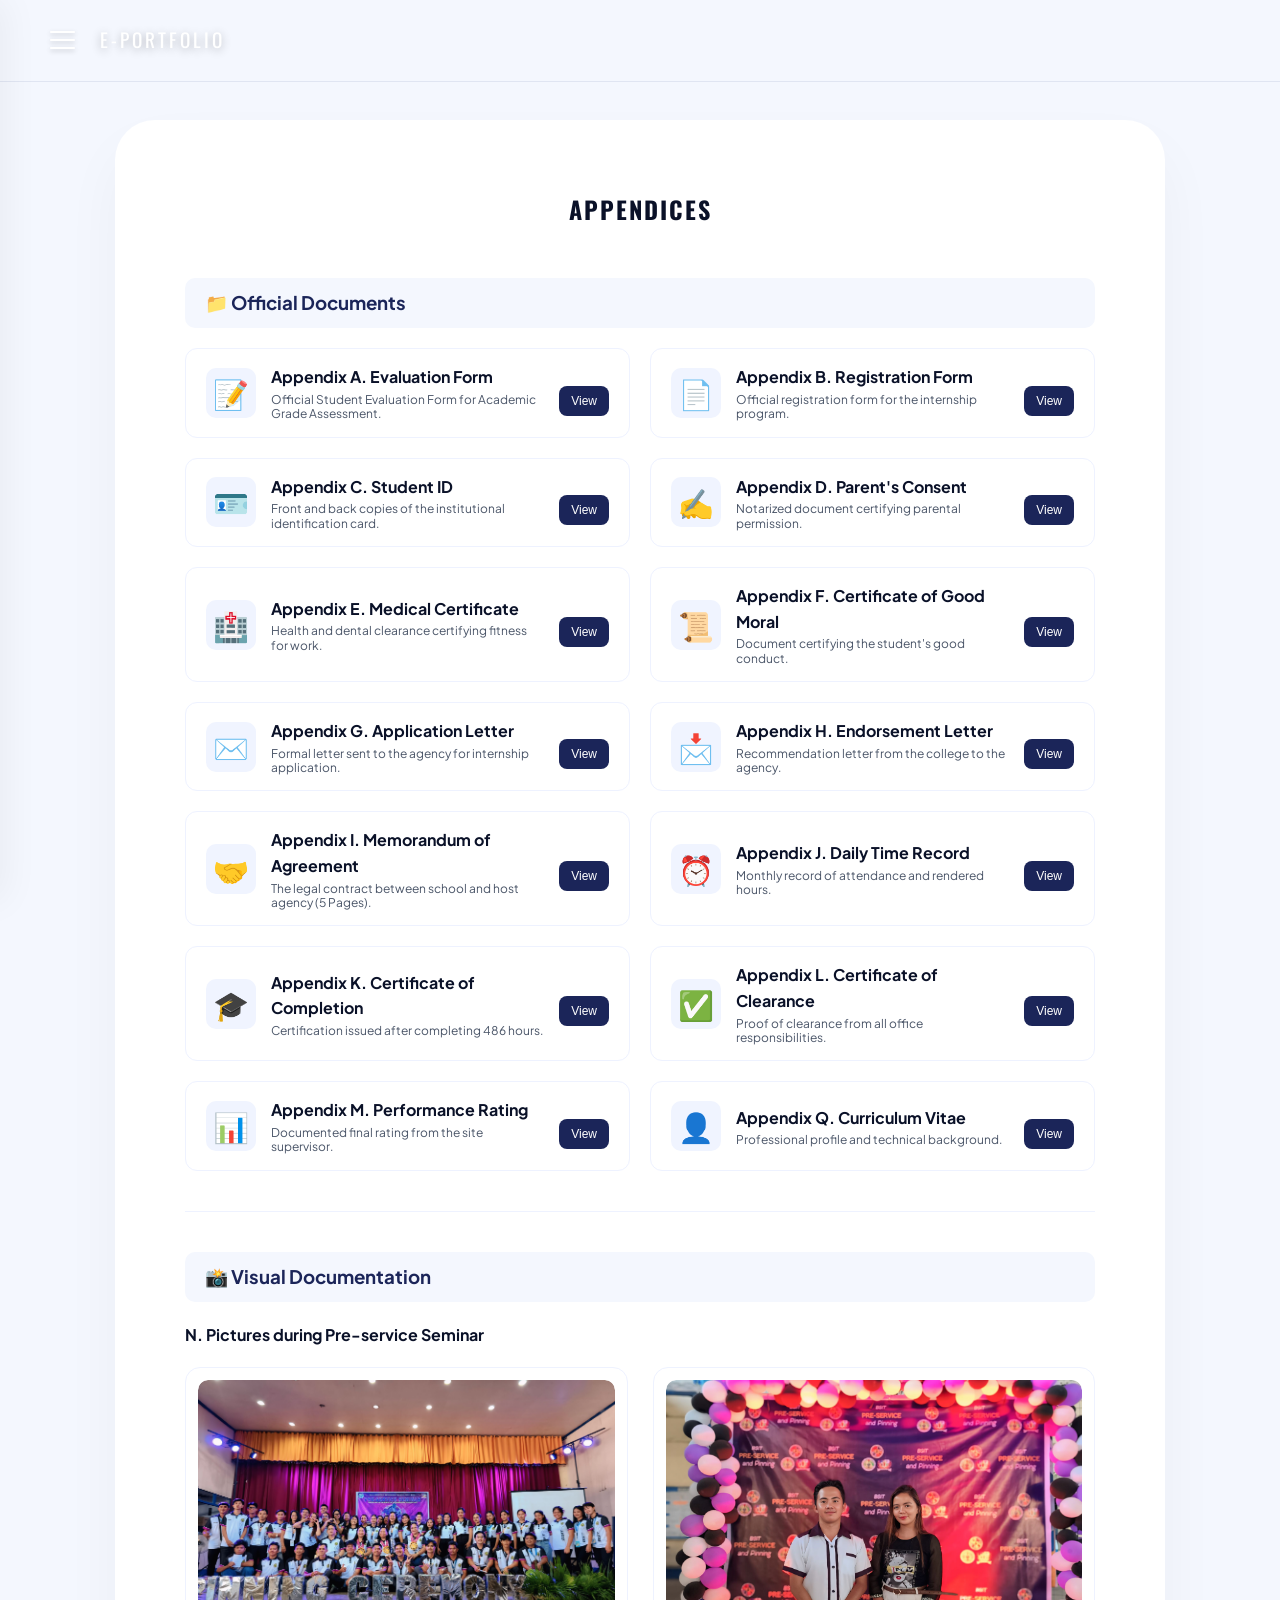
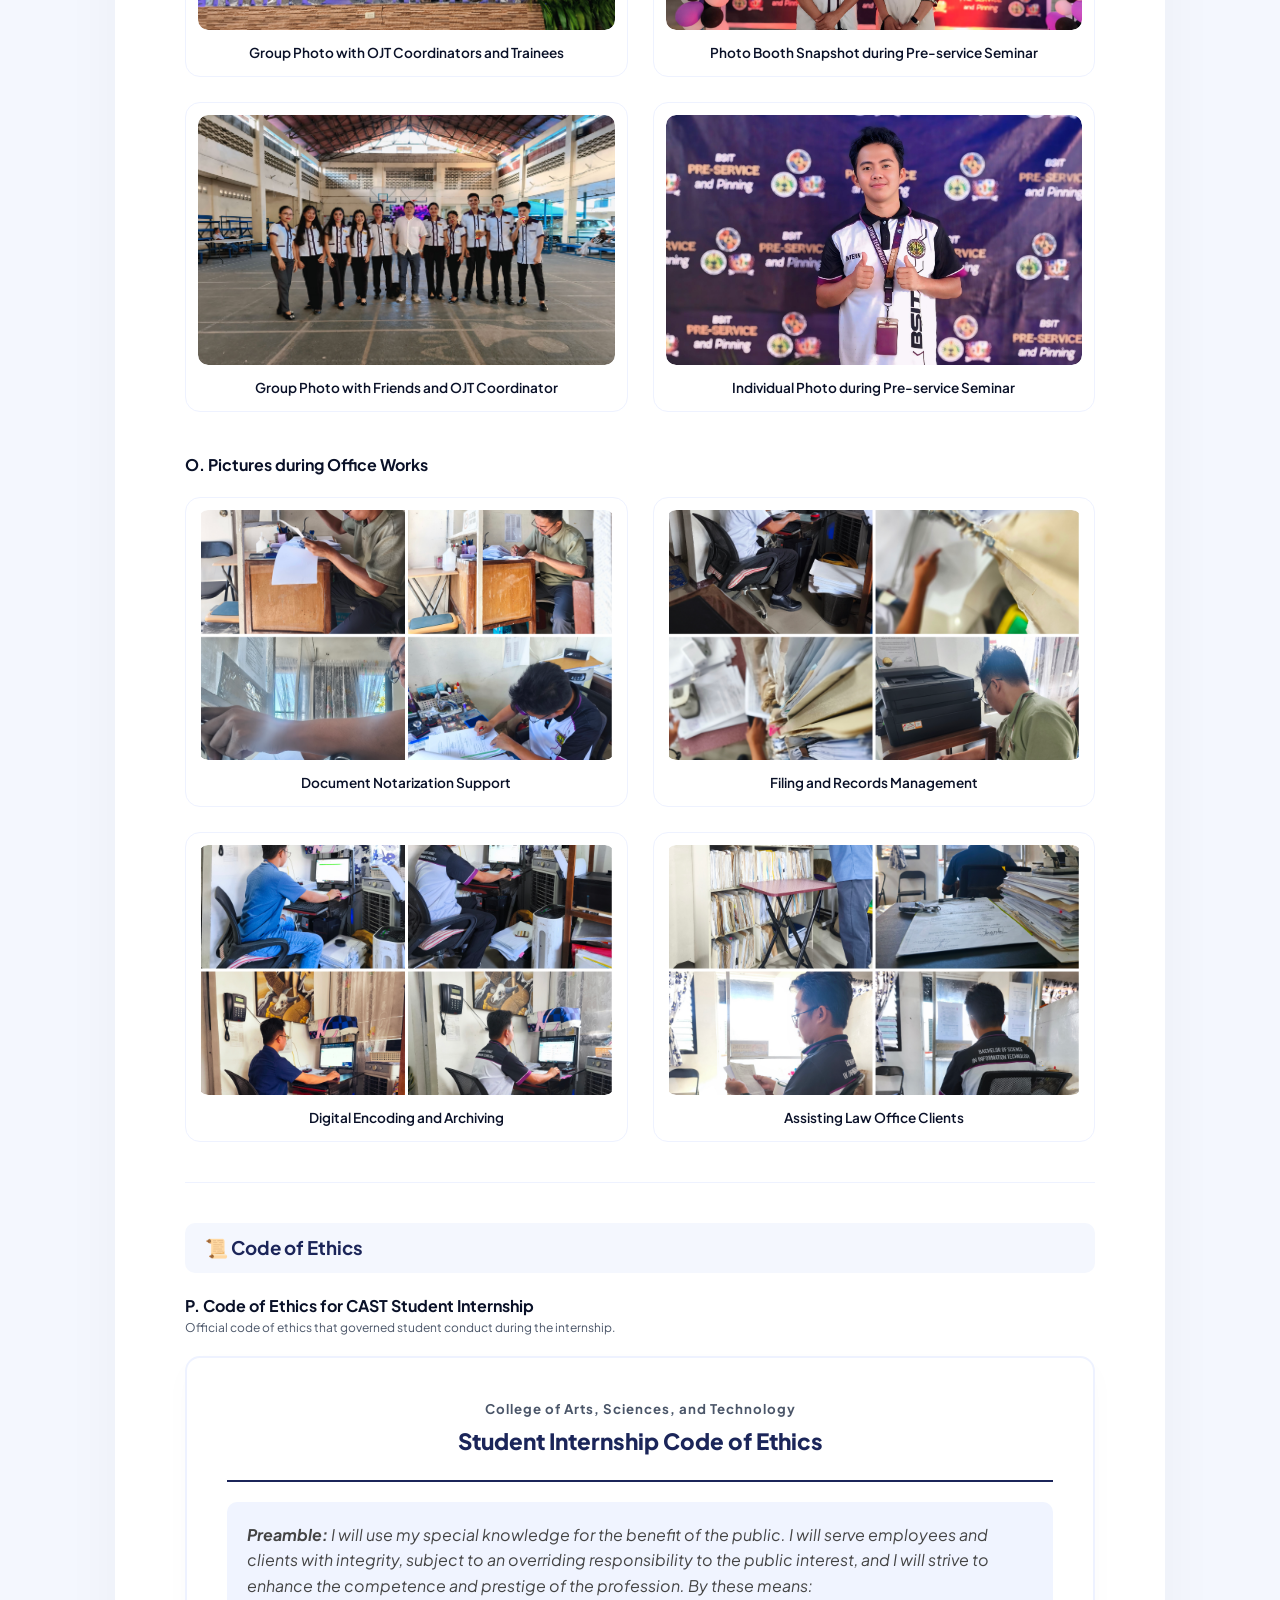
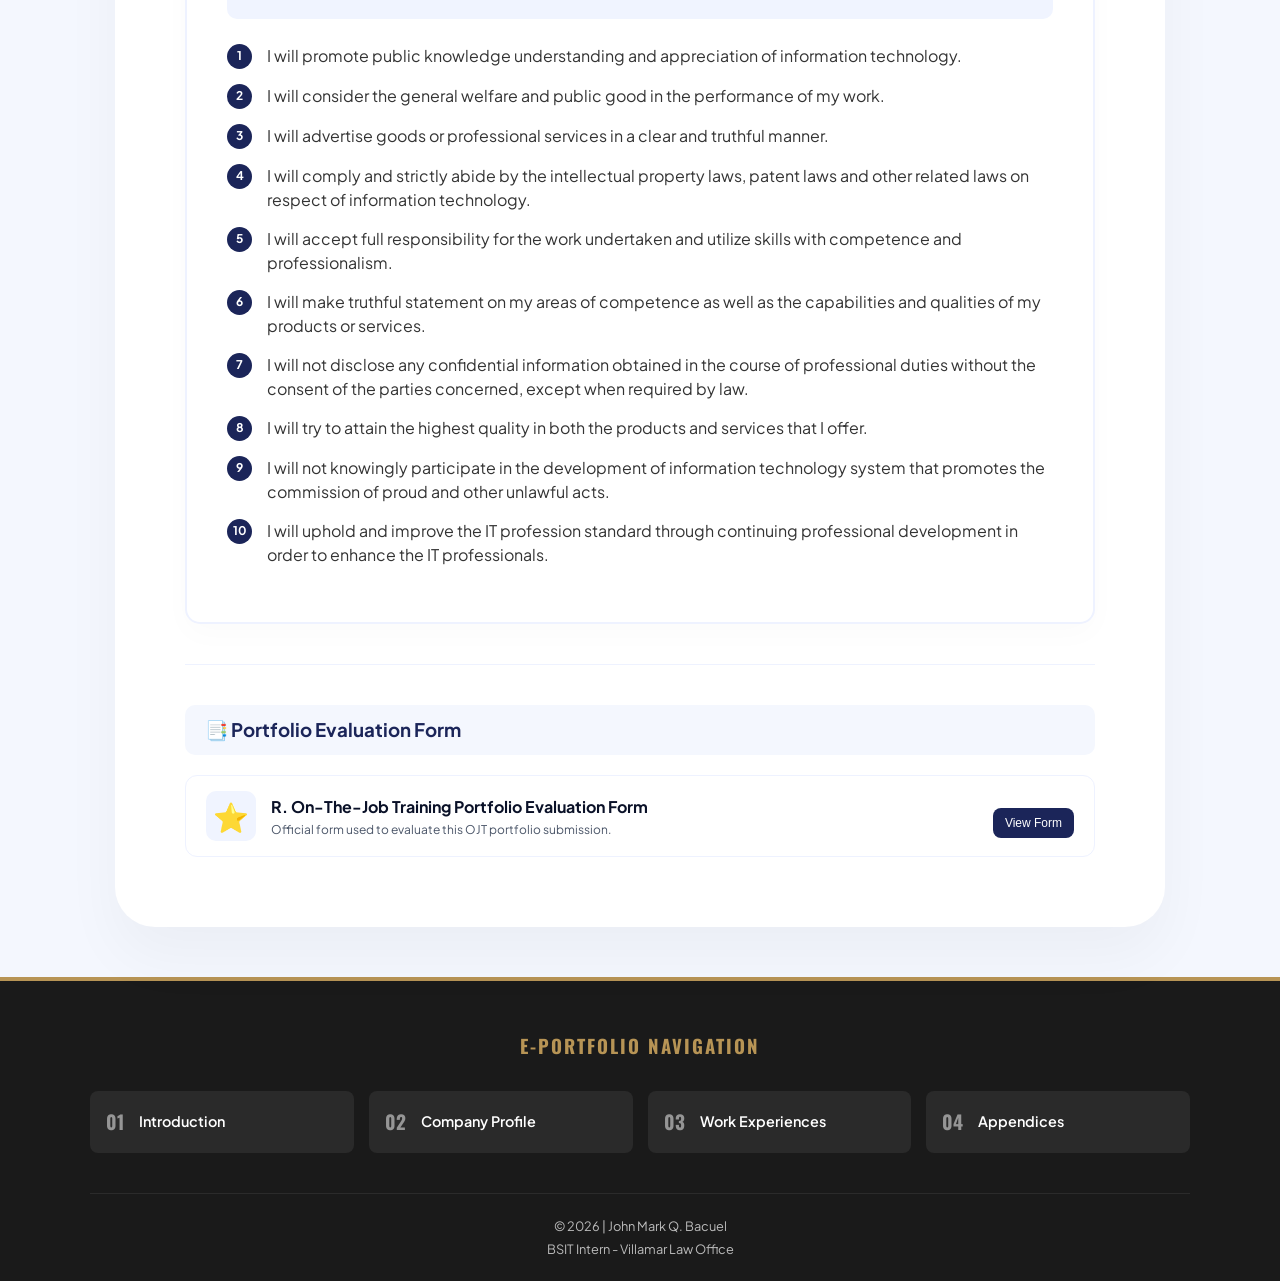
==== commit 04336365: "Add files via upload" ====
--- a/appendices.html
+++ b/appendices.html
@@ -55,7 +55,9 @@
         <div class="sub-menu">
             <a href="chapter2.html#nature">1. Nature of Agency</a>
             <a href="chapter2.html#mission">2. Mission/Vision</a>
-            <a href="chapter2.html#history">3. History</a>
+            <a href="chapter2.html#history">3. Background of the agency</a>
+            <a href="chapter2.html#lawyer">4. Lawyer's Profile</a>
+            <a href="chapter2.html#OS">5. Organizational Structure</a>
         </div>
     </div>
 
@@ -67,6 +69,8 @@
         <div class="sub-menu">
             <a href="chapter3.html#weekly">1. Weekly Reports</a>
             <a href="chapter3.html#dtr">2. Daily Time Record</a>
+            <a href="chapter3.html#progress">3. Internship Progress Report</a>
+            <a href="chapter3.html#analysis">4. Internship Analysis Report</a>
         </div>
     </div>
 
@@ -202,7 +206,7 @@
             <h4>Appendix M. Performance Rating</h4>
             <p>Documented final rating from the site supervisor.</p>
         </div>
-        <button class="view-btn" onclick="openGallery(['prs.jpg'])">View</button>
+        <button class="view-btn" onclick="openGallery(['prs.jpg', 'prs2.jpg', 'prs3.jpg'])">View</button>
     </div>
 
     <div class="doc-card">
--- a/style.css
+++ b/style.css
@@ -73,11 +73,21 @@
     background: var(--white);
     z-index: 2001;
     transition: 0.4s cubic-bezier(0.4, 0, 0.2, 1);
-    padding: 40px 30px;
     box-shadow: 15px 0 35px rgba(0,0,0,0.05);
-}
-
-.sidebar.active { left: 0; }
+    
+    /* Ginawang Flex para ma-control ang scrollable area */
+    display: flex;
+    flex-direction: column;
+    padding: 30px 0; /* Tinanggal ang horizontal padding para sa nav-links custom scroll */
+}
+
+.sidebar.active { 
+    left: 0; 
+}
+
+.sidebar-header {
+    padding: 0 30px; /* Binalik ang padding dito para sa header */
+}
 
 .close-btn {
     font-size: 30px;
@@ -92,45 +102,48 @@
     display: flex;
     align-items: center;
     gap: 15px;
-    margin-bottom: 30px;
+    margin-bottom: 20px;
     padding-bottom: 20px;
     border-bottom: 1px solid var(--bg-light);
 }
 
 .avatar-img {
-    width: 60px;          /* Size ng picture */
-    height: 60px;         /* Size ng picture */
-    border-radius: 50%;   /* Ginagawang bilog */
-    object-fit: cover;    /* Pinipigilan na ma-stretch ang image */
-    border: 2px solid var(--accent); /* Optional: Gold border para sosyal */
+    width: 60px;
+    height: 60px;
+    border-radius: 50%;
+    object-fit: cover;
+    border: 2px solid var(--accent);
     box-shadow: 0 4px 8px rgba(0,0,0,0.1);
 }
 
 .profile-text h3 {
-    font-size: 1rem;
-    color: var(--primary);
+    font-size: 0.95rem;
+    color: var(--dark-blue);
     margin-bottom: 2px;
 }
 
 .profile-text p {
-    font-size: 0.8rem;
+    font-size: 0.75rem;
     color: var(--text-grey);
 }
 
-.avatar {
-    width: 50px;
-    height: 50px;
-    background: var(--primary);
-    color: white;
-    border-radius: 12px;
-    display: flex;
-    align-items: center;
-    justify-content: center;
-    font-weight: 800;
-}
-
-.profile-text h3 { font-size: 0.95rem; color: var(--dark-blue); }
-.profile-text p { font-size: 0.75rem; color: var(--text-grey); }
+/* --- ITO ANG PINAKA-IMPORTANTE PARA SA SCROLL --- */
+.nav-links {
+    flex: 1;                /* Kinukuha ang lahat ng natitirang space sa gitna */
+    overflow-y: auto;       /* Dito lalabas ang scrollbar kapag mahaba na ang listahan */
+    padding: 0 30px;        /* Side padding para sa mga links */
+    margin-bottom: 20px;
+}
+
+/* Custom Scrollbar Design (Para hindi pangit tingnan) */
+.nav-links::-webkit-scrollbar {
+    width: 5px;
+}
+
+.nav-links::-webkit-scrollbar-thumb {
+    background: var(--bg-light);
+    border-radius: 10px;
+}
 
 .nav-links a {
     display: block;
@@ -148,17 +161,22 @@
     color: var(--primary);
 }
 
-.label { font-size: 0.7rem; font-weight: 800; color: #a3aed0; margin: 25px 0 10px; padding-left: 15px; }
+.label { 
+    font-size: 0.7rem; 
+    font-weight: 800; 
+    color: #a3aed0; 
+    margin: 25px 0 10px; 
+    padding-left: 15px; 
+}
 
 .sidebar-footer {
-    position: absolute;
-    bottom: 30px;
-    left: 30px;
-    right: 30px;
+    position: relative;     /* Mula absolute, ginawang relative para sumunod sa flexbox flow */
+    margin: 0 30px;         /* Padding-like margins */
     background: var(--bg-light);
     padding: 15px;
     border-radius: 15px;
     font-size: 0.75rem;
+    margin-top: auto;       /* Sinisigurado na nasa pinaka-baba lagi */
 }
 
 /* Hero Section */
@@ -476,7 +494,7 @@
     .info-grid { grid-template-columns: 1fr; }
 }
 
-                   /* Chapter 2 Specific Styles */
+                                                                       /* Chapter 2 Specific Styles */
 
 /* Image Styling */
 .image-container {
@@ -677,7 +695,195 @@
     .profile-container { grid-template-columns: 1fr; }
 }
 
-                /* Chapter 3 Styling */
+/* --- Modern Org Tree Section --- */
+
+.org-intro {
+    margin-bottom: 50px;
+    line-height: 1.6;
+    color: var(--text-grey);
+    border-left: 4px solid var(--primary);
+    padding-left: 20px;
+}
+
+.org-chart-wrapper {
+    width: 100%;
+    display: flex;
+    justify-content: center;
+    padding: 20px 0 50px 0;
+    font-family: 'Plus Jakarta Sans', sans-serif;
+    overflow-x: auto; /* Para sa mobile, pwedeng i-scroll pakanan */
+}
+
+/* Base Tree Structure (Linya) */
+.org-tree ul {
+    padding-top: 20px;
+    position: relative;
+    transition: all 0.5s;
+    display: flex;
+    justify-content: center;
+    padding-left: 0;
+}
+
+.org-tree li {
+    float: left;
+    text-align: center;
+    list-style-type: none;
+    position: relative;
+    padding: 20px 15px 0 15px;
+    transition: all 0.5s;
+}
+
+/* Ang mga Linyang Konektor */
+.org-tree li::before, .org-tree li::after {
+    content: '';
+    position: absolute;
+    top: 0;
+    right: 50%;
+    border-top: 2px solid #d0d7ff; /* Kulay ng linya */
+    width: 50%;
+    height: 20px;
+}
+
+.org-tree li::after {
+    right: auto;
+    left: 50%;
+    border-left: 2px solid #d0d7ff;
+}
+
+/* Tanggalin ang konektor sa gilid ng single lines */
+.org-tree li:only-child::after, .org-tree li:only-child::before {
+    display: none;
+}
+
+.org-tree li:only-child {
+    padding-top: 0;
+}
+
+.org-tree li:first-child::before, .org-tree li:last-child::after {
+    border: 0 none;
+}
+
+.org-tree li:last-child::before {
+    border-right: 2px solid #d0d7ff;
+    border-radius: 0 5px 0 0;
+}
+
+.org-tree li:first-child::after {
+    border-radius: 5px 0 0 0;
+}
+
+/* Linyang pababa galing sa parent */
+.org-tree ul ul::before {
+    content: '';
+    position: absolute;
+    top: 0;
+    left: 50%;
+    border-left: 2px solid #d0d7ff;
+    width: 0;
+    height: 20px;
+}
+
+/* --- Node Styling (Ang Card mismo) --- */
+
+.node-container {
+    background: #fff;
+    border: 1px solid #eef2ff;
+    padding: 20px;
+    border-radius: 15px;
+    display: inline-block;
+    position: relative;
+    transition: all 0.3s ease;
+    box-shadow: 0 5px 15px rgba(0,0,0,0.03);
+    min-width: 180px;
+}
+
+.node-container:hover {
+    transform: translateY(-5px);
+    box-shadow: 0 10px 25px rgba(0,0,0,0.08);
+    border-color: var(--primary);
+}
+
+/* Highlight para kay Atty. Lawrence */
+.leader-node {
+    border: 2px solid var(--primary);
+    background: linear-gradient(135deg, #ffffff, #fcfdff);
+}
+
+/* Image Styling (Bilog) */
+.node-image {
+    width: 80px;
+    height: 80px;
+    margin: 0 auto 15px auto;
+    border-radius: 50%;
+    overflow: hidden;
+    border: 4px solid #fff;
+    box-shadow: 0 3px 10px rgba(0,0,0,0.1);
+    background-color: #e0e0e0; /* Placeholder color kung walang image */
+}
+
+.node-image img {
+    width: 100%;
+    height: 100%;
+    object-fit: cover; /* Siguraduhing sakop ang buong bilog */
+    display: block;
+}
+
+/* Text Styling */
+.node-details h4 {
+    font-size: 1rem;
+    color: var(--dark-blue);
+    margin: 0 0 5px 0;
+    font-weight: 700;
+}
+
+.node-details .role {
+    font-size: 0.75rem;
+    color: var(--primary);
+    font-weight: 600;
+    text-transform: uppercase;
+    letter-spacing: 0.5px;
+    display: block;
+}
+
+/* --- Responsive (Mobile) --- */
+@media (max-width: 600px) {
+    /* Sa mobile, gagawin nating vertical list para hindi siksikan */
+    .org-tree ul {
+        flex-direction: column;
+        align-items: center;
+    }
+    
+    .org-tree li {
+        width: 100%;
+        padding: 20px 0;
+    }
+    
+    /* Tanggalin ang mga kumplikadong linya sa mobile */
+    .org-tree li::before, .org-tree li::after,
+    .org-tree ul ul::before {
+        display: none;
+    }
+    
+    /* Maglagay ng simpleng linyang pababa sa pagitan */
+    .org-tree li:not(:last-child) .node-container::after {
+        content: '';
+        position: absolute;
+        bottom: -20px;
+        left: 50%;
+        width: 2px;
+        height: 20px;
+        background: #d0d7ff;
+    }
+
+    .node-container {
+        width: 80%;
+    }
+}
+.node-container {
+    cursor: pointer; /* Magmumulang link ang mouse */
+}
+
+                                                                /* Chapter 3 Styling */
 /* Chapter 3 Specific Styles */
 .report-controls {
     margin: 20px 0;
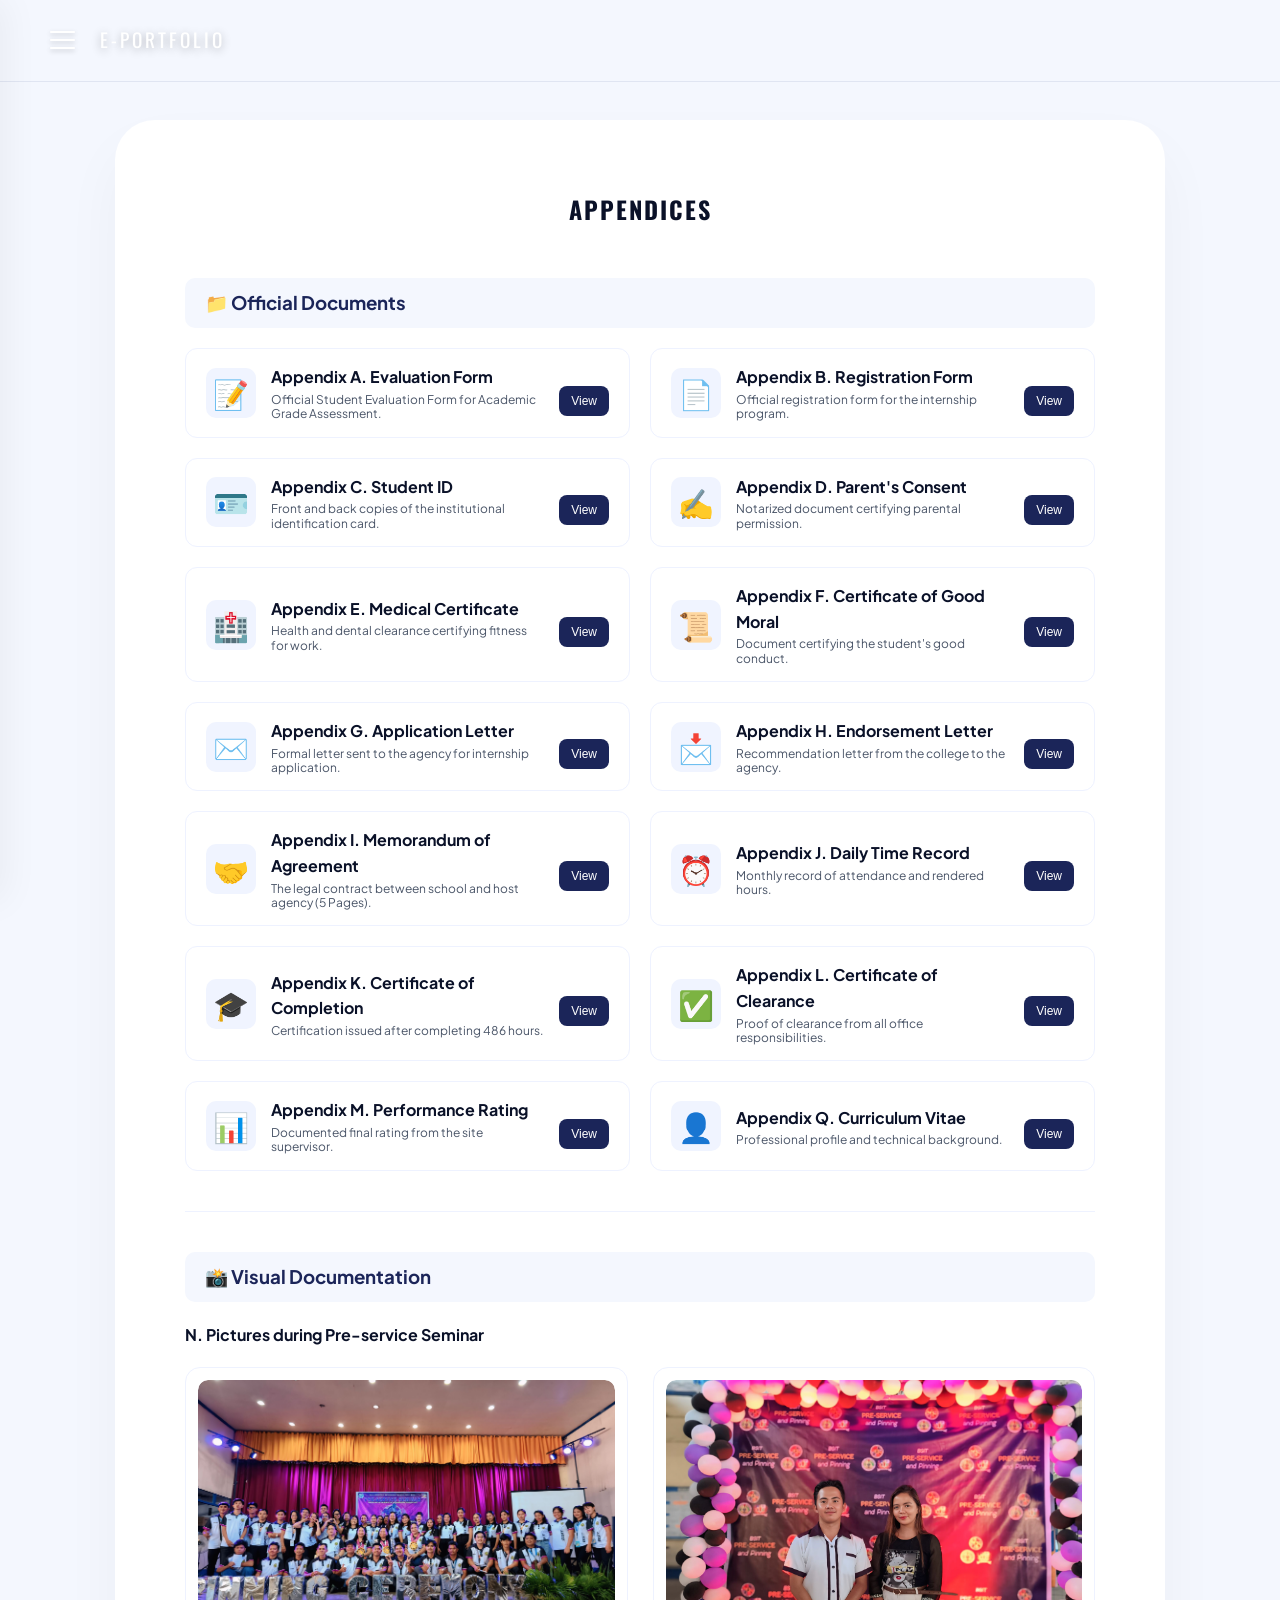
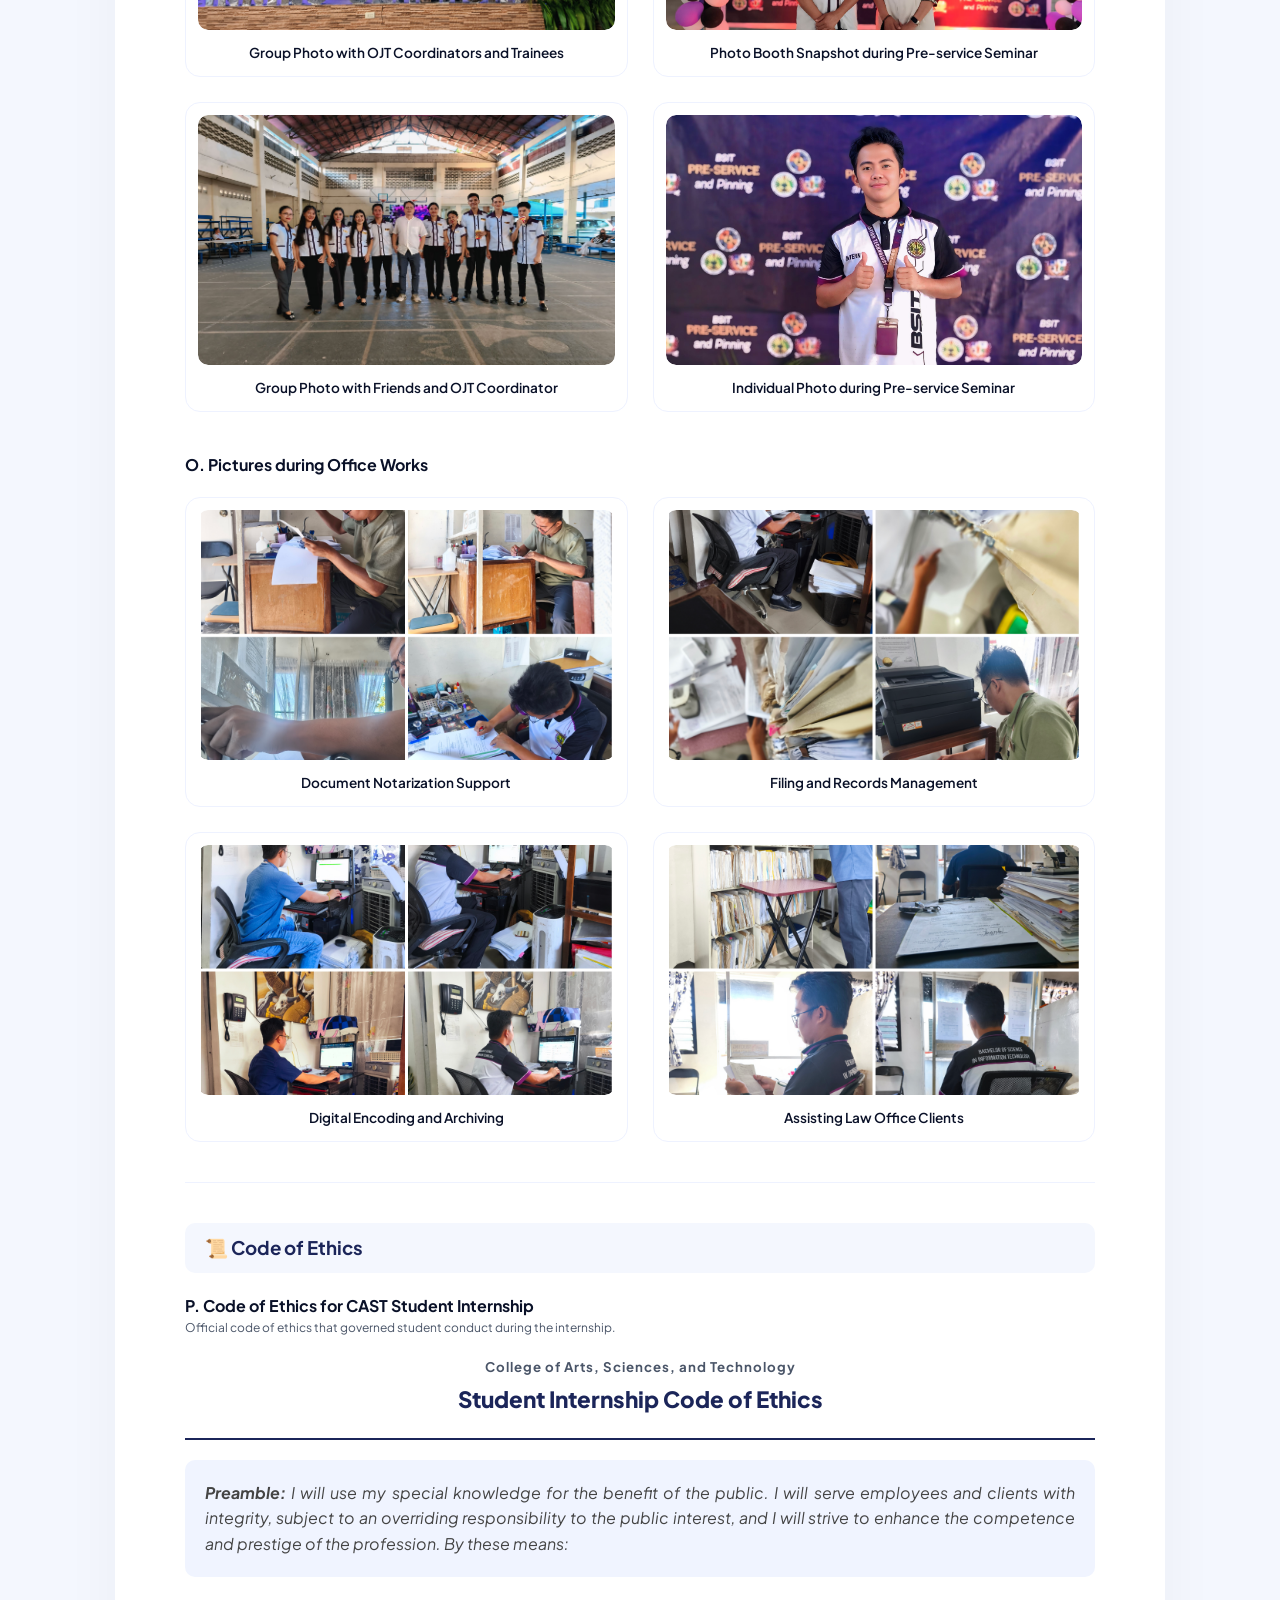
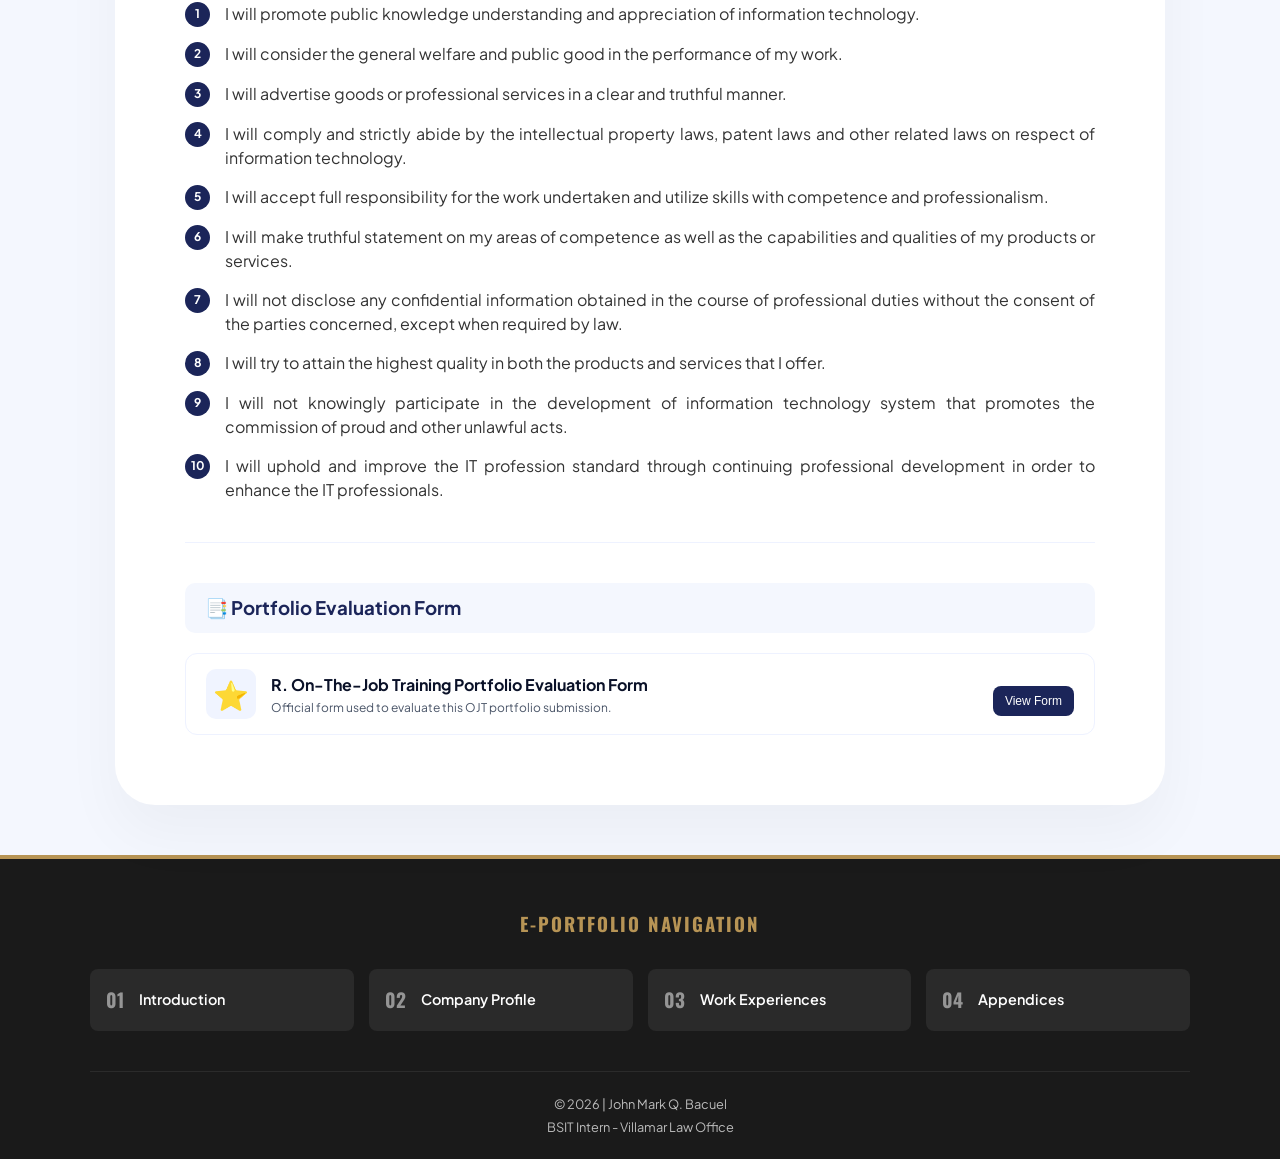
==== commit 265adcd0: "Add files via upload" ====
--- a/appendices.html
+++ b/appendices.html
@@ -303,7 +303,7 @@
                     <p>Official code of ethics that governed student conduct during the internship.</p>
                 </div>
                 
-                <div class="ethics-card">
+                <div class="justified-text" class="ethics-card">
                     <div class="ethics-header">
                         <h5>College of Arts, Sciences, and Technology</h5>
                         <h4>Student Internship Code of Ethics</h4>
--- a/style.css
+++ b/style.css
@@ -882,7 +882,74 @@
 .node-container {
     cursor: pointer; /* Magmumulang link ang mouse */
 }
-
+/* Custom Justify Class */
+.justified-text {
+    text-align: justify;
+    text-justify: inter-word; /* Mas maganda ang spacing ng words */
+}
+
+/* Mission and Vision Styles */
+.note-box {
+    background: #f8faff;
+    border-left: 4px solid var(--primary);
+    padding: 20px;
+    margin-bottom: 30px;
+    font-size: 0.9rem;
+    color: var(--text-grey);
+    line-height: 1.6;
+}
+
+.vm-grid {
+    display: grid;
+    grid-template-columns: repeat(auto-fit, minmax(280px, 1fr));
+    gap: 20px;
+    margin-top: 20px;
+}
+
+.vm-item {
+    background: white;
+    padding: 25px;
+    border-radius: 15px;
+    border: 1px solid #eef2ff;
+    transition: transform 0.3s ease;
+    display: flex;
+    flex-direction: column;
+}
+
+.vm-item:hover {
+    transform: translateY(-5px);
+    box-shadow: 0 10px 20px rgba(0,0,0,0.05);
+}
+
+.vm-icon {
+    font-size: 2rem;
+    margin-bottom: 15px;
+}
+
+.vm-item h4 {
+    color: var(--dark-blue);
+    margin-bottom: 15px;
+    text-transform: uppercase;
+    font-size: 1rem;
+    letter-spacing: 1px;
+}
+
+.vm-item p, .vm-item li {
+    font-size: 0.9rem;
+    color: var(--text-grey);
+    line-height: 1.7; /* Mas maluwag na line height para madaling basahin */
+}
+
+.vm-item ul {
+    padding-left: 20px;
+}
+
+/* Mobile Adjustment */
+@media (max-width: 600px) {
+    .justified-text {
+        text-align: left; /* Minsan mas mahirap basahin ang justify sa sobrang liit na screen */
+    }
+}
                                                                 /* Chapter 3 Styling */
 /* Chapter 3 Specific Styles */
 .report-controls {
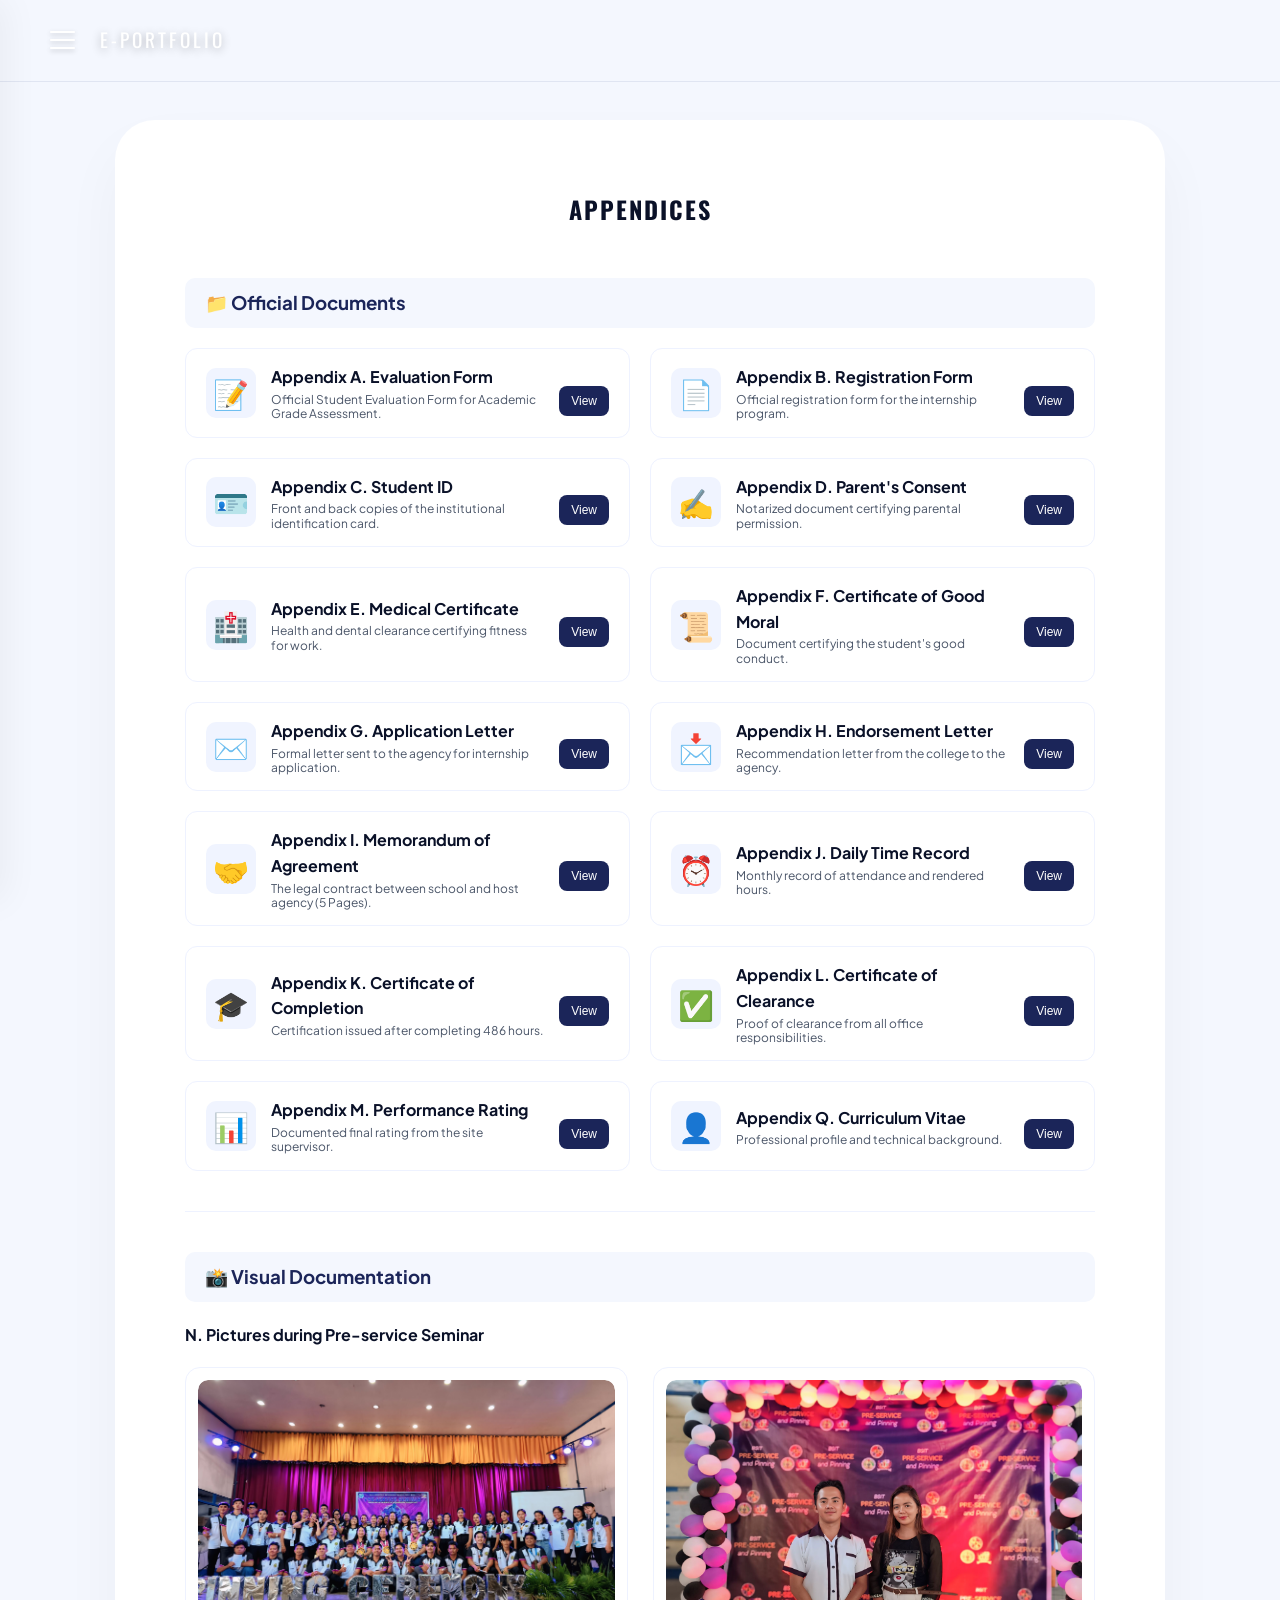
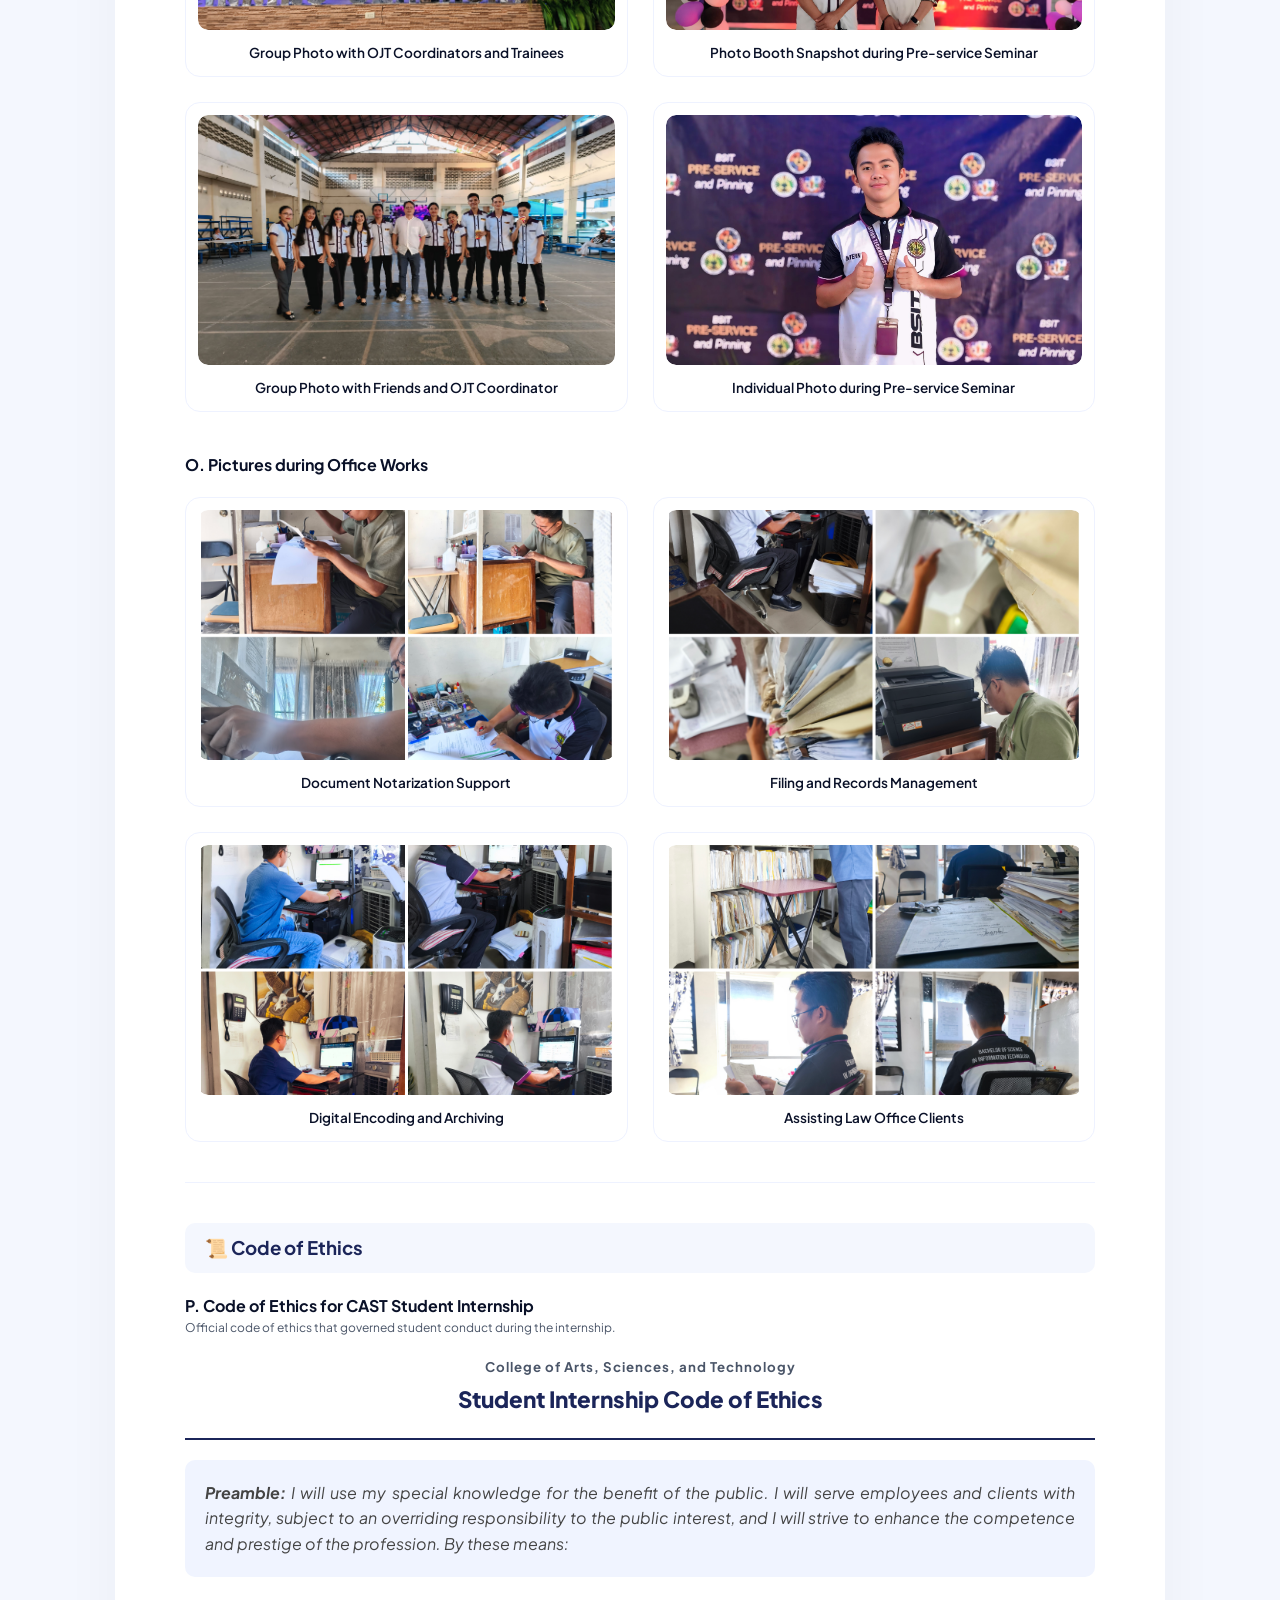
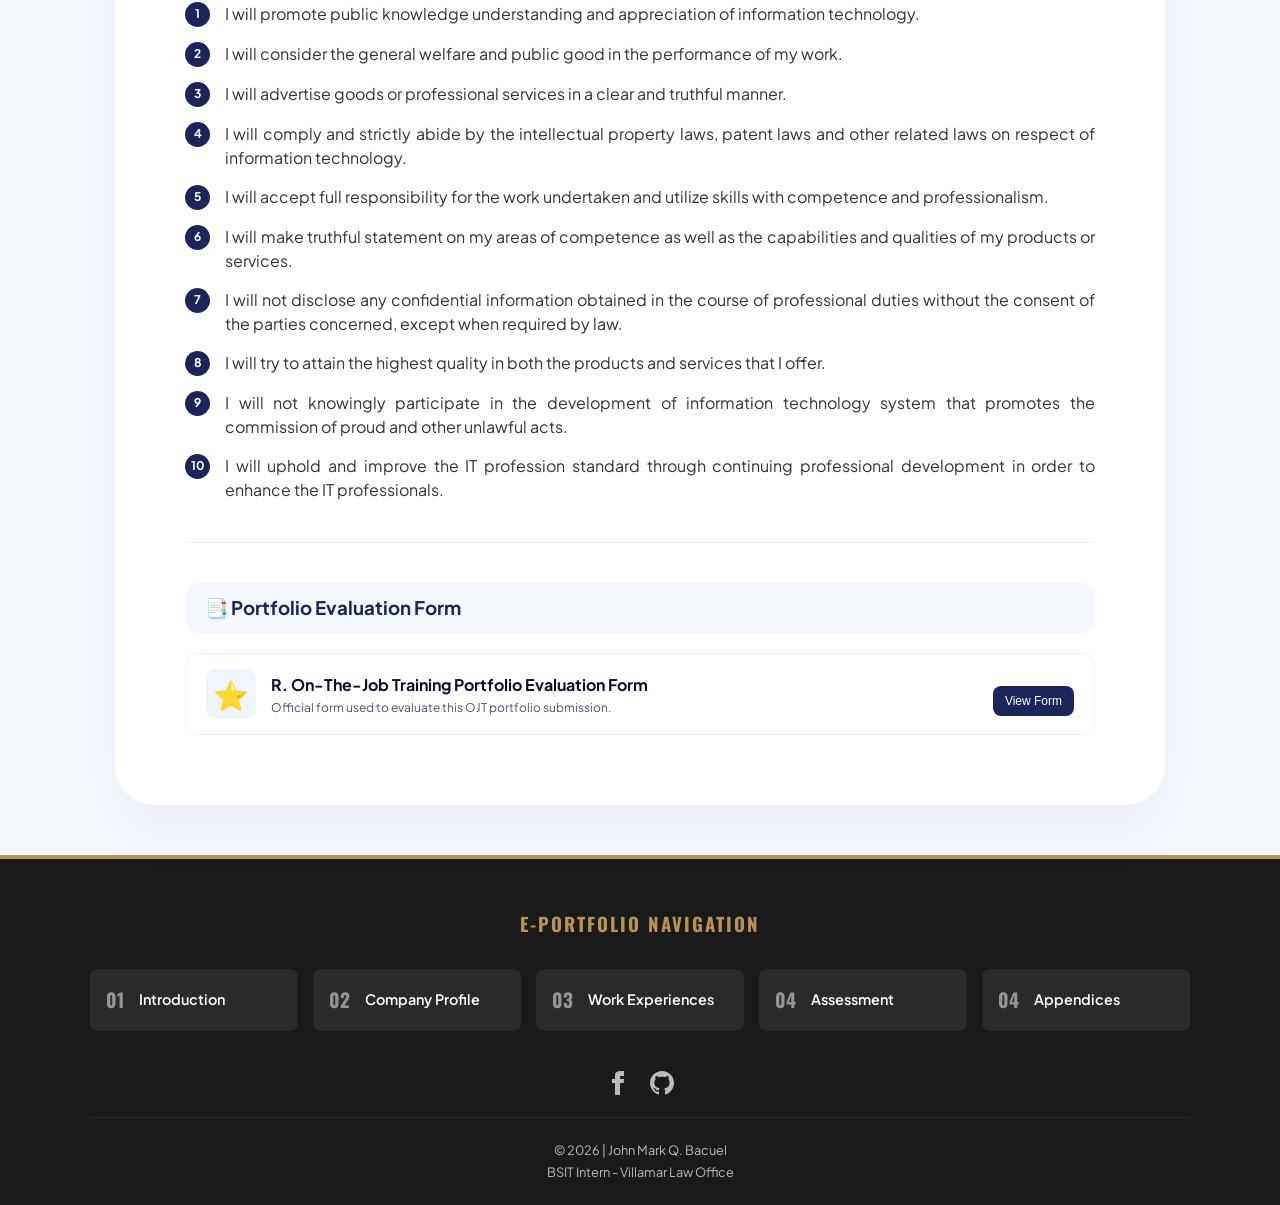
==== commit cf986707: "Add files via upload" ====
--- a/appendices.html
+++ b/appendices.html
@@ -71,6 +71,15 @@
             <a href="chapter3.html#dtr">2. Daily Time Record</a>
             <a href="chapter3.html#progress">3. Internship Progress Report</a>
             <a href="chapter3.html#analysis">4. Internship Analysis Report</a>
+        </div>
+    </div>
+    <div class="nav-group">
+        <div class="nav-item-wrapper">
+            <a href="chapter4.html">📊 Chapter IV</a>
+            <span class="arrow" onclick="toggleDropdown(this)">▼</span>
+        </div>
+        <div class="sub-menu">
+            <a href="chapter4.html#evaluation">A. Student Internship Evaluation Form</a>
         </div>
     </div>
 
@@ -371,11 +380,24 @@
                 <span class="btn-num">03</span>
                 <span class="btn-txt">Work Experiences</span>
             </a>
+            <a href="chapter4.html" class="footer-btn">
+                <span class="btn-num">04</span>
+                <span class="btn-txt">Assessment</span>
+            </a>
             <a href="appendices.html" class="footer-btn">
                 <span class="btn-num">04</span>
                 <span class="btn-txt">Appendices</span>
             </a>
         </div>
+         <div class="social-links">
+        <a href="https://www.facebook.com/john.mark.quincela.bacuel/" target="_blank" title="Facebook">
+            <svg xmlns="http://www.w3.org/2000/svg" width="24" height="24" viewBox="0 0 24 24" fill="currentColor"><path d="M9 8h-3v4h3v12h5v-12h3.642l.358-4h-4v-1.667c0-.955.192-1.333 1.115-1.333h2.885v-5h-3.808c-3.596 0-5.192 1.583-5.192 4.615v3.385z"/></svg>
+        </a>
+        
+        <a href="https://github.com/settings/profile" target="_blank" title="GitHub">
+            <svg xmlns="http://www.w3.org/2000/svg" width="24" height="24" viewBox="0 0 24 24" fill="currentColor"><path d="M12 0c-6.626 0-12 5.373-12 12 0 5.302 3.438 9.8 8.207 11.387.599.111.793-.261.793-.577v-2.234c-3.338.726-4.033-1.416-4.033-1.416-.546-1.387-1.333-1.756-1.333-1.756-1.089-.744.083-.729.083-.729 1.205.084 1.839 1.237 1.839 1.237 1.07 1.834 2.807 1.304 3.492.997.107-.775.418-1.305.762-1.604-2.665-.305-5.467-1.334-5.467-5.931 0-1.311.469-2.381 1.236-3.221-.124-.303-.535-1.524.117-3.176 0 0 1.008-.322 3.301 1.23.957-.266 1.983-.399 3.003-.404 1.02.005 2.047.138 3.006.404 2.291-1.552 3.297-1.23 3.297-1.23.653 1.653.242 2.874.118 3.176.77.84 1.235 1.911 1.235 3.221 0 4.609-2.807 5.624-5.479 5.921.43.372.823 1.102.823 2.222v3.293c0 .319.192.694.801.576 4.765-1.589 8.199-6.086 8.199-11.386 0-6.627-5.373-12-12-12z"/></svg>
+        </a>
+    </div>
         <div class="footer-bottom">
             <p>&copy; 2026 | John Mark Q. Bacuel</p>
             <p>BSIT Intern - Villamar Law Office</p>
--- a/style.css
+++ b/style.css
@@ -244,12 +244,20 @@
 }
 
 .content-card {
+
     background: var(--white);
+
     padding: 70px;
+
     border-radius: 40px;
+
     box-shadow: 0 30px 60px rgba(0,0,0,0.04);
+
     margin-bottom: 50px;
-}
+
+} 
+
+
 
 .section-title {
     font-family: 'Oswald', sans-serif;
@@ -1975,4 +1983,274 @@
 /* Class para ipakita ang menu */
 .sub-menu.show {
     display: block;
-}+}
+/* --- LOADING SCREEN STYLES --- */
+#loader-wrapper {
+    position: fixed;
+    top: 0; left: 0;
+    width: 100%; height: 100%;
+    background: #0a192f; /* Deep Dark Blue para professional */
+    z-index: 9999;
+    display: flex;
+    justify-content: center;
+    align-items: center;
+    color: white;
+    transition: opacity 0.5s ease;
+}
+
+.loader-content { text-align: center; width: 300px; }
+
+.welcome-text {
+    font-family: 'Oswald', sans-serif;
+    font-size: 1.5rem;
+    margin-bottom: 20px;
+    letter-spacing: 2px;
+    animation: fadeInOut 2s infinite;
+}
+
+.progress-bar-container {
+    width: 100%;
+    height: 6px;
+    background: rgba(255,255,255,0.1);
+    border-radius: 10px;
+    overflow: hidden;
+}
+
+.progress-bar {
+    width: 0%;
+    height: 100%;
+    background: linear-gradient(90deg, #64ffda, #007bff);
+    box-shadow: 0 0 15px #64ffda;
+}
+
+.loading-percentage {
+    margin-top: 10px;
+    font-size: 0.9rem;
+    font-weight: bold;
+}
+
+/* --- MODAL STYLES (GLASSMORPHISM) --- */
+.modal-overlay {
+    position: fixed;
+    top: 0; left: 0;
+    width: 100%; height: 100%;
+    background: rgba(0, 0, 0, 0.6);
+    backdrop-filter: blur(8px);
+    z-index: 9998;
+    display: none; /* Hidden by default */
+    justify-content: center;
+    align-items: center;
+}
+
+/* --- IMPROVED MODAL BOX --- */
+.modal-box {
+    background: rgba(255, 255, 255, 0.95);
+    width: 85%; /* Binawasan para may gap sa gilid */
+    max-width: 450px;
+    padding: 30px 25px; /* Binawasan ang padding para hindi siksik sa loob */
+    border-radius: 25px;
+    position: relative;
+    box-shadow: 0 25px 50px rgba(0,0,0,0.2);
+    border: 1px solid rgba(255,255,255,0.5);
+    transform: scale(0.8);
+    transition: 0.4s cubic-bezier(0.175, 0.885, 0.32, 1.275);
+}
+
+.modal-overlay.active .modal-box { transform: scale(1); }
+
+.close-modal {
+    position: absolute;
+    top: 20px; right: 25px;
+    font-size: 30px;
+    cursor: pointer;
+    color: #333;
+}
+
+.modal-header { text-align: center; margin-bottom: 25px; }
+
+.modal-avatar {
+    width: 80px; height: 80px;
+    border-radius: 50%;
+    border: 3px solid #007bff;
+    margin-bottom: 10px;
+}
+
+.modal-body .info-row {
+    padding: 12px 0;
+    border-bottom: 1px solid #eee;
+    font-size: 0.95rem;
+    display: flex;
+    justify-content: space-between;
+}
+
+.modal-body .info-row strong { color: #0a192f; }
+
+.modal-btn {
+    width: 100%;
+    padding: 15px;
+    margin-top: 25px;
+    border: none;
+    background: #0a192f;
+    color: white;
+    border-radius: 15px;
+    font-weight: bold;
+    cursor: pointer;
+    transition: 0.3s;
+}
+
+.modal-btn:hover { background: #007bff; }
+
+@keyframes fadeInOut {
+    0%, 100% { opacity: 0.3; }
+    50% { opacity: 1; }
+}
+/* --- MODAL ALIGNMENT STYLES --- */
+.modal-body {
+    padding: 10px 0;
+}
+
+.info-group {
+    display: flex;
+    justify-content: flex-start; /* Naka-align sa simula */
+    padding: 10px 0;
+    border-bottom: 1px solid rgba(0, 0, 0, 0.05);
+    font-size: 0.95rem;
+}
+
+.info-group:last-child {
+    border-bottom: none; /* Tanggalin ang line sa huling item */
+}
+
+/* Eto yung magpapantay sa mga labels */
+.info-label {
+    font-weight: 800;
+    color: #0a192f;
+    min-width: 150px; /* Lahat ng label ay may fixed width para pantay ang kasunod */
+    flex-shrink: 0;   /* Para hindi mapitpit ang label sa mobile */
+}
+
+.info-value {
+    color: var(--text-grey);
+    font-weight: 500;
+    padding-left: 10px;
+}
+
+/* --- ADJUSTMENT PARA SA MOBILE --- */
+@media (max-width: 480px) {
+    .modal-box {
+        width: 90%; /* Sapat na gap para sa maliliit na phone */
+        padding: 25px 20px; /* Mas maliit na padding para mas maraming space sa text */
+    }
+
+    .info-label {
+        min-width: 130px; /* Medyo pinaliit para hindi masyadong kainin ang space */
+        font-size: 0.85rem;
+    }
+
+    .info-value {
+        font-size: 0.85rem;
+        padding-left: 5px;
+    }
+
+    .modal-header h2 {
+        font-size: 1.2rem; /* Pinaliit ang title sa mobile */
+    }
+    
+    .modal-avatar {
+        width: 60px; /* Pinaliit ang avatar sa mobile */
+        height: 60px;
+    }
+}
+
+/* Extra small screens (e.g. iPhone SE) */
+@media (max-width: 360px) {
+    .info-group {
+        flex-direction: column; /* Magiging magkapatong na sila dito para hindi siksikan */
+        gap: 0;
+        padding: 8px 0;
+    }
+    
+    .info-label {
+        min-width: 100%;
+        color: #007bff; /* Kulay blue para halatang label siya */
+        font-size: 0.75rem;
+        margin-bottom: -2px;
+    }
+    
+    .info-value {
+        padding-left: 0;
+        font-size: 0.9rem;
+    }
+}
+
+/* Gallery 2x2 */
+.evaluation-gallery {
+    display: grid;
+    grid-template-columns: repeat(2, 1fr);
+    gap: 15px;
+    margin-bottom: 40px;
+}
+.clickable-img {
+    width: 100%;
+    cursor: pointer;
+    border: 1px solid #ddd;
+    border-radius: 8px;
+    transition: 0.3s;
+}
+.clickable-img:hover { transform: scale(1.02); }
+
+/* Modal Settings */
+.modal {
+    display: none;
+    position: fixed;
+    z-index: 1000;
+    top: 0; left: 0;
+    width: 100%; height: 100%;
+    background-color: rgba(0,0,0,0.9);
+}
+.modal-content {
+    margin: auto;
+    display: block;
+    max-width: 80%;
+    max-height: 90%;
+    margin-top: 50px;
+}
+.close-modal {
+    position: absolute;
+    top: 20px; right: 35px;
+    color: #fff; font-size: 40px; cursor: pointer;
+}
+
+/* Overall Rating Circle */
+.overall-rating-box {
+    position: relative;
+    width: 150px;
+    text-align: center;
+}
+.overall-rating-box svg {
+    width: 150px; height: 150px;
+}
+.overall-rating-box circle {
+    width: 100%; height: 100%;
+    fill: none; stroke-width: 10;
+    stroke: #f3f3f3;
+    transform: translate(5px, 5px);
+}
+#progress-circle {
+    stroke: #2ecc71; /* Green color */
+    stroke-dasharray: 440;
+    stroke-dashoffset: 440;
+    stroke-linecap: round;
+    transition: stroke-dashoffset 2s ease-out;
+}
+.number {
+    position: absolute;
+    top: 50%; left: 50%;
+    transform: translate(-50%, -50%);
+}
+
+/* Other layouts */
+.summary-content { display: flex; align-items: center; justify-content: space-around; flex-wrap: wrap; }
+.rated-by-grid { display: grid; grid-template-columns: repeat(auto-fit, minmax(200px, 1fr)); gap: 20px; margin-top: 30px; }
+.rater-card { border-left: 3px solid #3498db; padding-left: 10px; }
+.role { font-weight: bold; color: #7f8c8d; font-size: 0.8rem; }
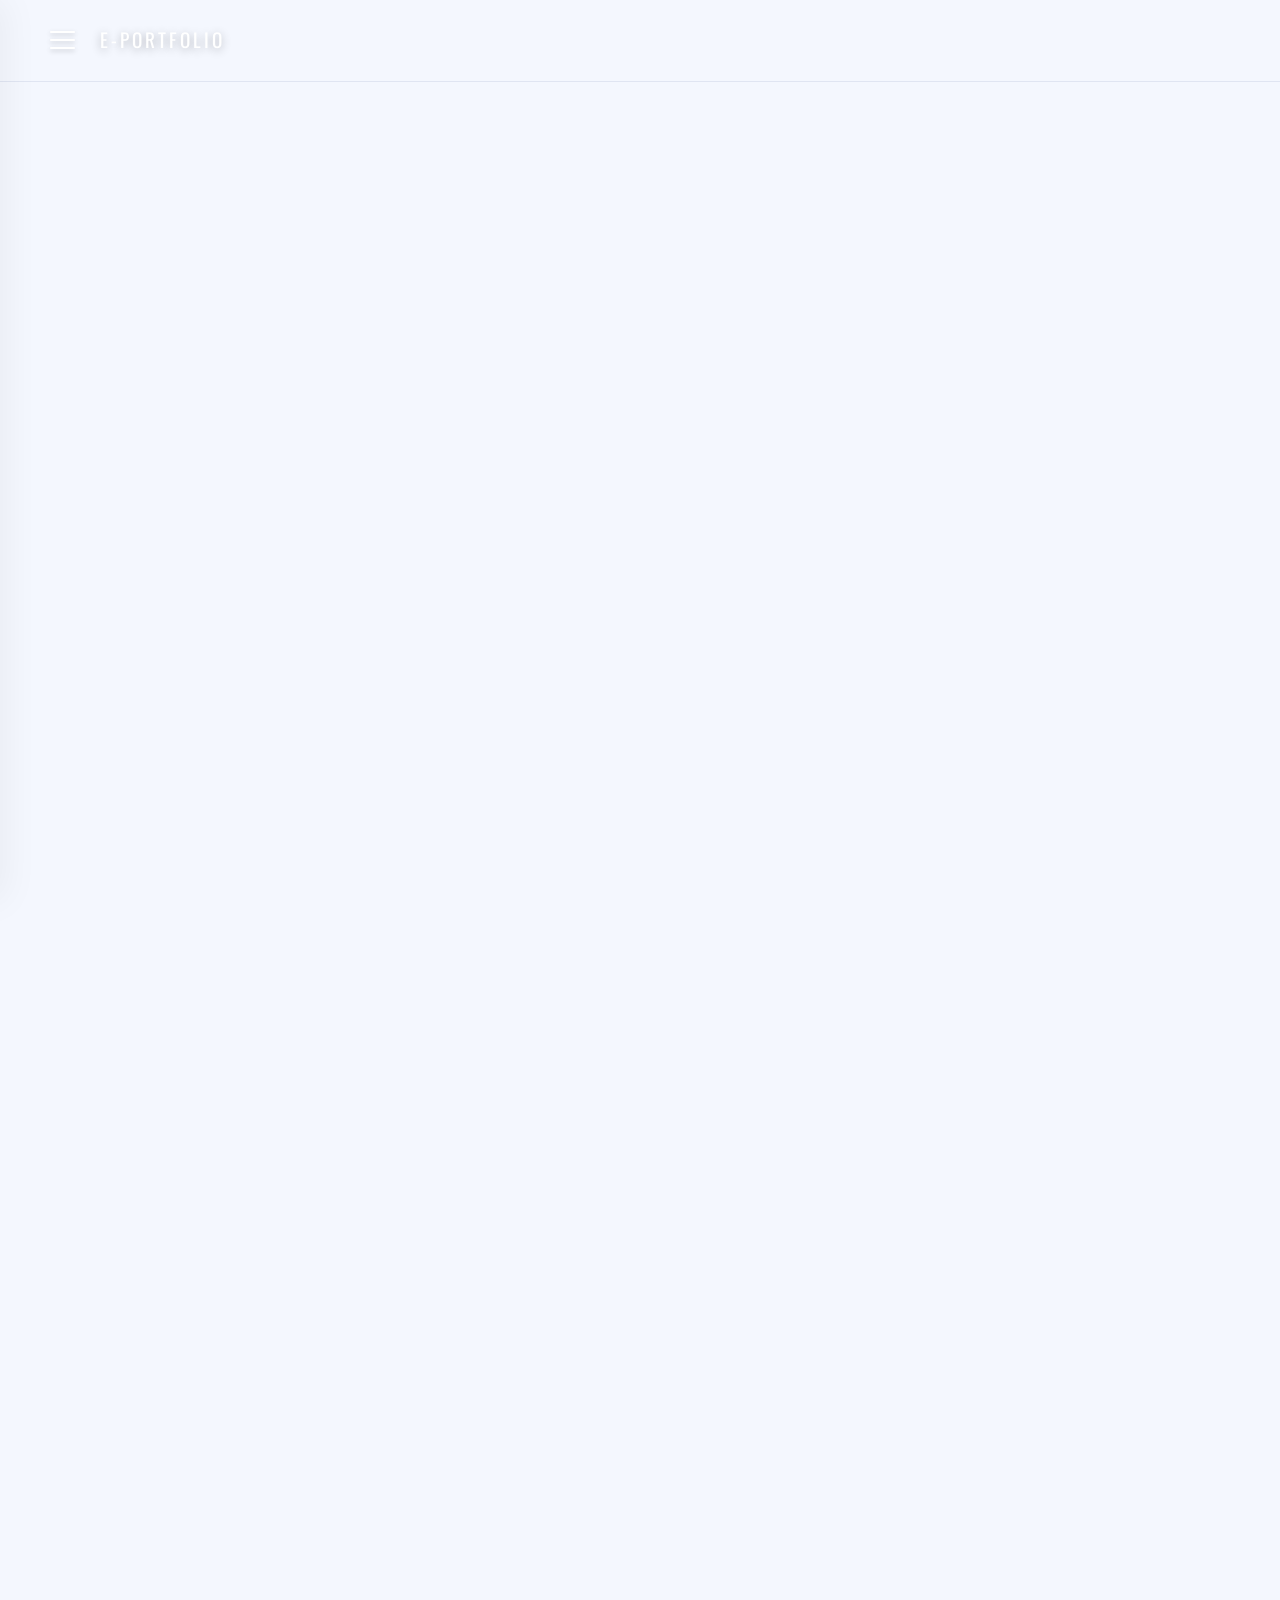
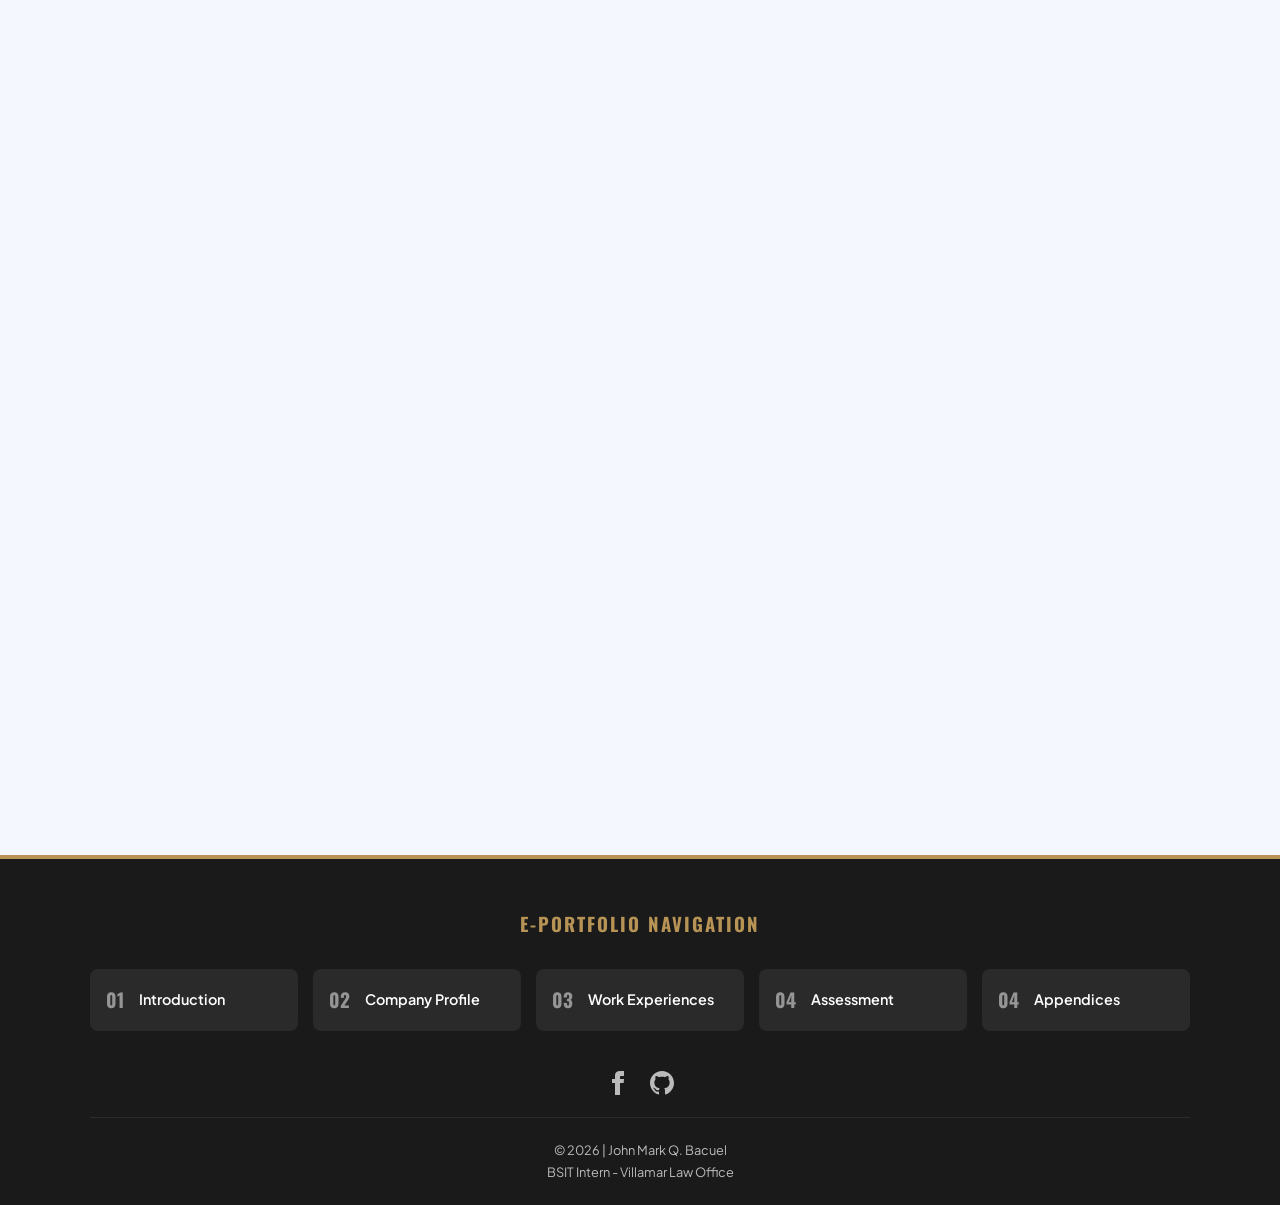
==== commit 960025bf: "Update appendices.html" ====
--- a/appendices.html
+++ b/appendices.html
@@ -7,6 +7,7 @@
     <link rel="stylesheet" href="style.css">
     <link rel="icon" type="image/png" href="omsc_logo.png">
     <link href="https://fonts.googleapis.com/css2?family=Oswald:wght@400;700&family=Plus+Jakarta+Sans:wght@300;400;600;800&display=swap" rel="stylesheet">
+    <link rel="stylesheet" href="https://cdnjs.cloudflare.com/ajax/libs/font-awesome/6.5.1/css/all.min.css">
 </head>
 <body>
 
@@ -33,11 +34,13 @@
         <div class="nav-links">
     <p class="label">E-Portfolio Contents</p>
     
-    <a href="index.html">🏠 Title Page</a>
-
+    <!-- Title Page -->
+    <a href="index.html"><i class="fas fa-file-alt"></i> Title Page</a>
+
+    <!-- Chapter 1 -->
     <div class="nav-group">
         <div class="nav-item-wrapper">
-            <a href="chapter1.html">📁 Chapter I</a>
+            <a href="chapter1.html"><i class="fas fa-book-open"></i> Chapter I</a>
             <span class="arrow" onclick="toggleDropdown(this)">▼</span>
         </div>
         <div class="sub-menu">
@@ -47,9 +50,10 @@
         </div>
     </div>
 
+    <!-- Chapter 2 -->
     <div class="nav-group">
         <div class="nav-item-wrapper">
-            <a href="chapter2.html">🏢 Chapter II</a>
+            <a href="chapter2.html"><i class="fas fa-building"></i> Chapter II</a>
             <span class="arrow" onclick="toggleDropdown(this)">▼</span>
         </div>
         <div class="sub-menu">
@@ -61,9 +65,10 @@
         </div>
     </div>
 
+    <!-- Chapter 3 -->
     <div class="nav-group">
         <div class="nav-item-wrapper">
-            <a href="chapter3.html">💼 Chapter III</a>
+            <a href="chapter3.html"><i class="fas fa-briefcase"></i> Chapter III</a>
             <span class="arrow" onclick="toggleDropdown(this)">▼</span>
         </div>
         <div class="sub-menu">
@@ -73,9 +78,11 @@
             <a href="chapter3.html#analysis">4. Internship Analysis Report</a>
         </div>
     </div>
+
+    <!-- Chapter 4 -->
     <div class="nav-group">
         <div class="nav-item-wrapper">
-            <a href="chapter4.html">📊 Chapter IV</a>
+            <a href="chapter4.html"><i class="fas fa-clipboard-check"></i> Chapter IV</a>
             <span class="arrow" onclick="toggleDropdown(this)">▼</span>
         </div>
         <div class="sub-menu">
@@ -83,7 +90,8 @@
         </div>
     </div>
 
-    <a href="appendices.html">📎 Appendices</a>
+    <!-- Appendices -->
+    <a href="appendices.html"><i class="fas fa-paperclip"></i> Appendices</a>
 </div>
  <div class="sidebar-footer">
             <p><strong>Villamar Law Office</strong></p>
@@ -215,7 +223,7 @@
             <h4>Appendix M. Performance Rating</h4>
             <p>Documented final rating from the site supervisor.</p>
         </div>
-        <button class="view-btn" onclick="openGallery(['prs.jpg', 'prs2.jpg', 'prs3.jpg'])">View</button>
+        <button class="view-btn" onclick="openGallery(['prs.jpg', 'prs1.jpg'])">View</button>
     </div>
 
     <div class="doc-card">
@@ -405,4 +413,4 @@
     </div>
 </footer>
 </body>
-</html>+</html>
--- a/style.css
+++ b/style.css
@@ -179,14 +179,102 @@
     margin-top: auto;       /* Sinisigurado na nasa pinaka-baba lagi */
 }
 
-/* Hero Section */
+
+/* 1. Hero Fullscreen Adjustment */
+.hero-fullscreen {
+    height: 100vh; /* Siguradong occupy ang buong screen */
+    display: flex;
+    background: url('bg.png') center/cover no-repeat fixed;
+    align-items: center;
+    justify-content: center;
+    position: relative;
+}
+
+/* Scroll Indicator (Yung arrow sa baba) */
+.scroll-indicator {
+    position: absolute;
+    bottom: 30px;
+    left: 50%;
+    transform: translateX(-50%);
+    animation: bounce 2s infinite;
+    color: white;
+    font-size: 2rem;
+    cursor: pointer;
+    z-index: 10;
+}
+
+@keyframes bounce {
+    0%, 20%, 50%, 80%, 100% {transform: translateY(0) translateX(-50%);}
+    40% {transform: translateY(-10px) translateX(-50%);}
+    60% {transform: translateY(-5px) translateX(-50%);}
+}
+
+/* 2. Content Reveal Animation */
+.content-card {
+    opacity: 0;
+    transform: translateY(50px);
+    transition: all 0.8s ease-out;
+}
+
+.content-card.reveal {
+    opacity: 1;
+    transform: translateY(0);
+}
+
+/* 3. Book-Style Table of Contents */
+.detailed-toc {
+    display: grid;
+    grid-template-columns: repeat(auto-fit, minmax(250px, 1fr));
+    gap: 20px;
+    perspective: 1000px;
+}
+
+.toc-item {
+    background: #fff;
+    padding: 20px;
+    border-left: 10px solid var(--accent); /* Para magmukhang spine ng libro */
+    box-shadow: 5px 5px 15px rgba(0,0,0,0.1);
+    transition: transform 0.5s ease;
+    cursor: pointer;
+    border-radius: 0 5px 5px 0;
+}
+
+.toc-item:hover {
+    transform: rotateY(-10deg) scale(1.02); /* Book opening effect */
+    box-shadow: 15px 10px 25px rgba(0,0,0,0.2);
+}
+
+.toc-header {
+    font-family: 'Oswald', sans-serif;
+    border-bottom: 2px solid #eee;
+    margin-bottom: 10px;
+    color: #333;
+}
+
+.toc-sublist li {
+    list-style: none;
+    padding: 5px 0;
+    font-size: 0.9rem;
+    transition: color 0.3s;
+}
+
+.toc-sublist li:hover {
+    color: var(--accent);
+    padding-left: 5px;
+}
+/* I-set ang Hero sa Full Screen para Background lang ang kita sa simula */
 .hero-fullscreen {
     height: 100vh;
+    display: flex;
     background: url('bg.png') center/cover no-repeat fixed;
+    flex-direction: column;
+    justify-content: center;
+    align-items: center;
     position: relative;
 }
 
 .hero-overlay {
+    width: 100%;
     height: 100%;
     background: rgba(0, 0, 0, 0.2);
     display: flex;
@@ -2254,3 +2342,24 @@
 .rated-by-grid { display: grid; grid-template-columns: repeat(auto-fit, minmax(200px, 1fr)); gap: 20px; margin-top: 30px; }
 .rater-card { border-left: 3px solid #3498db; padding-left: 10px; }
 .role { font-weight: bold; color: #7f8c8d; font-size: 0.8rem; }
+/* Siguraduhin na laging kita ang kulay ng icons */
+.nav-links i {
+    margin-right: 12px; 
+    width: 25px;        
+    text-align: center;
+    font-size: 1.2rem;
+    
+    /* Palitan ang 'white' ng hex code na gusto mo para laging stay */
+    color: #3f0e0e; 
+    
+    /* Kung gusto mo ng fade effect pag nag-hover pa rin */
+    transition: color 0.3s ease; 
+}
+
+/* Burahin o i-comment out ang part na ito kung ayaw mong magbago ang kulay sa hover */
+/* 
+.nav-links a:hover i {
+    color: #ffffff; 
+} 
+*/
+
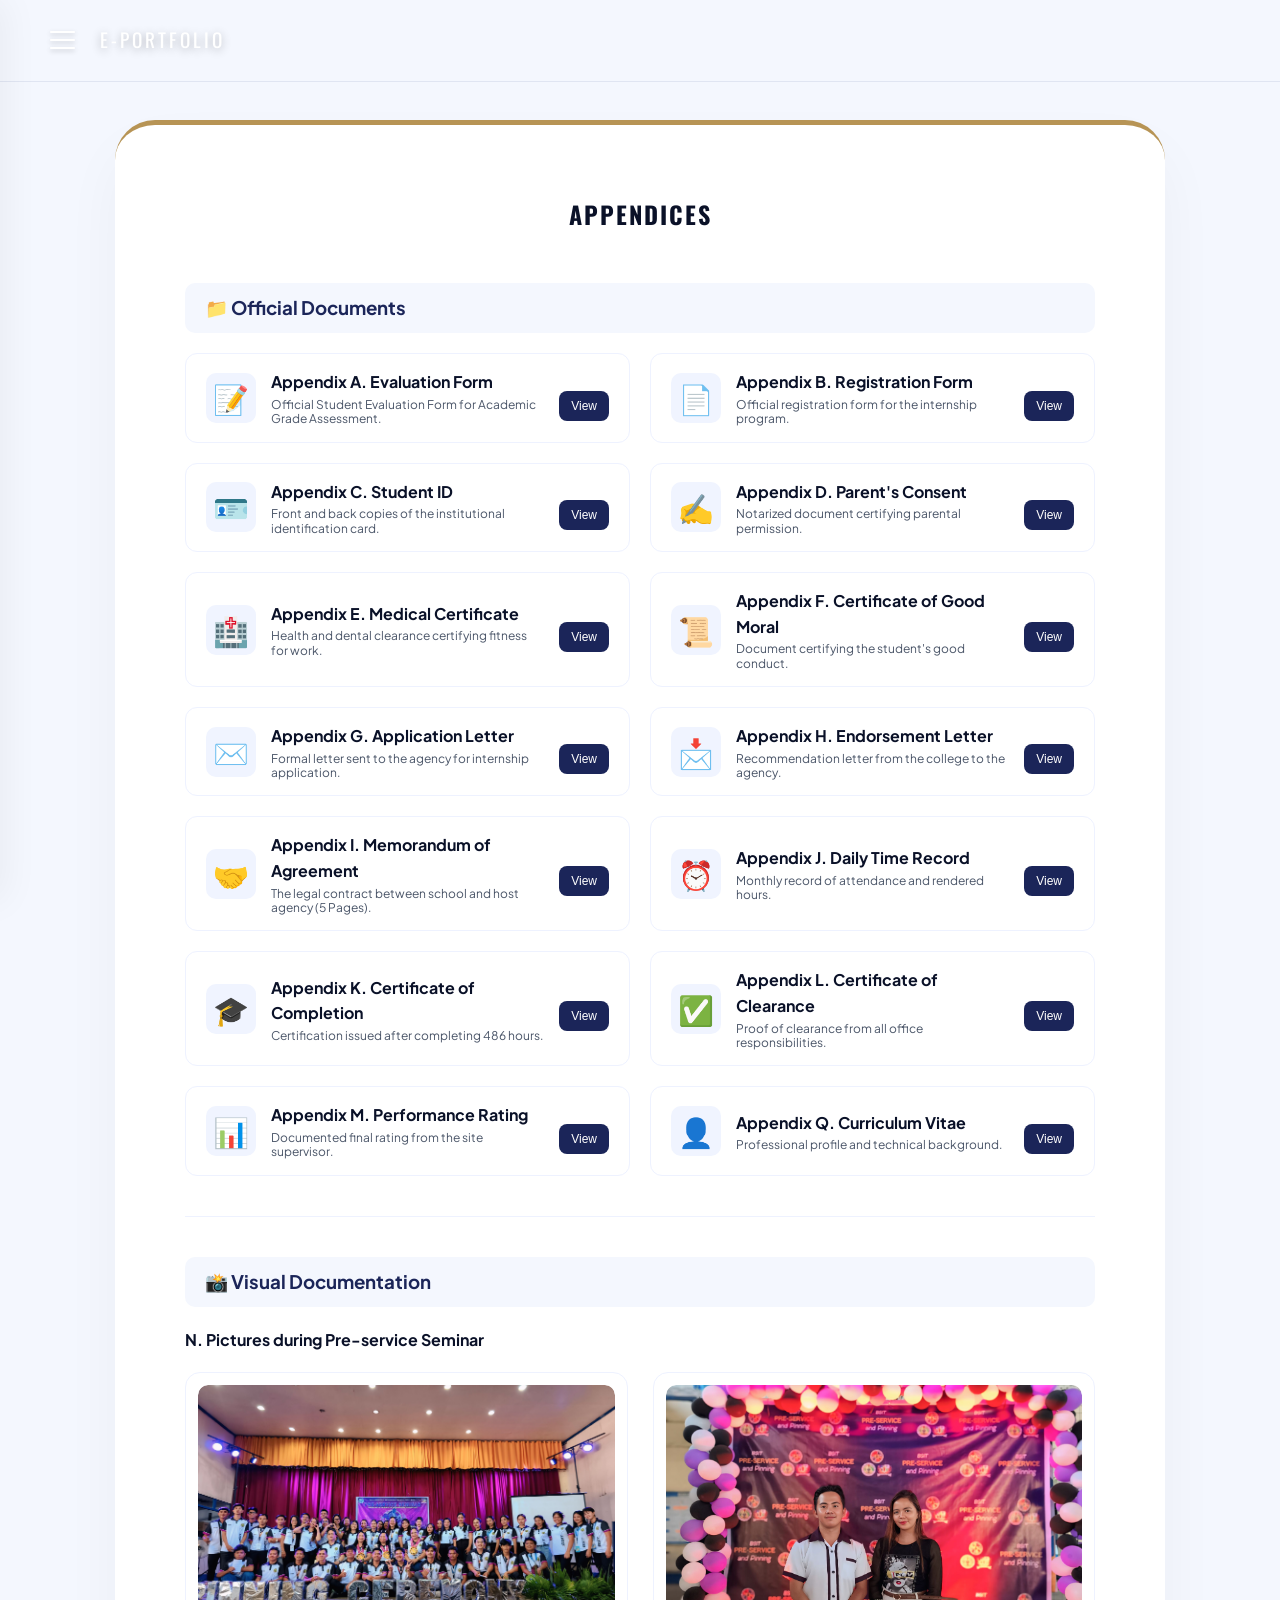
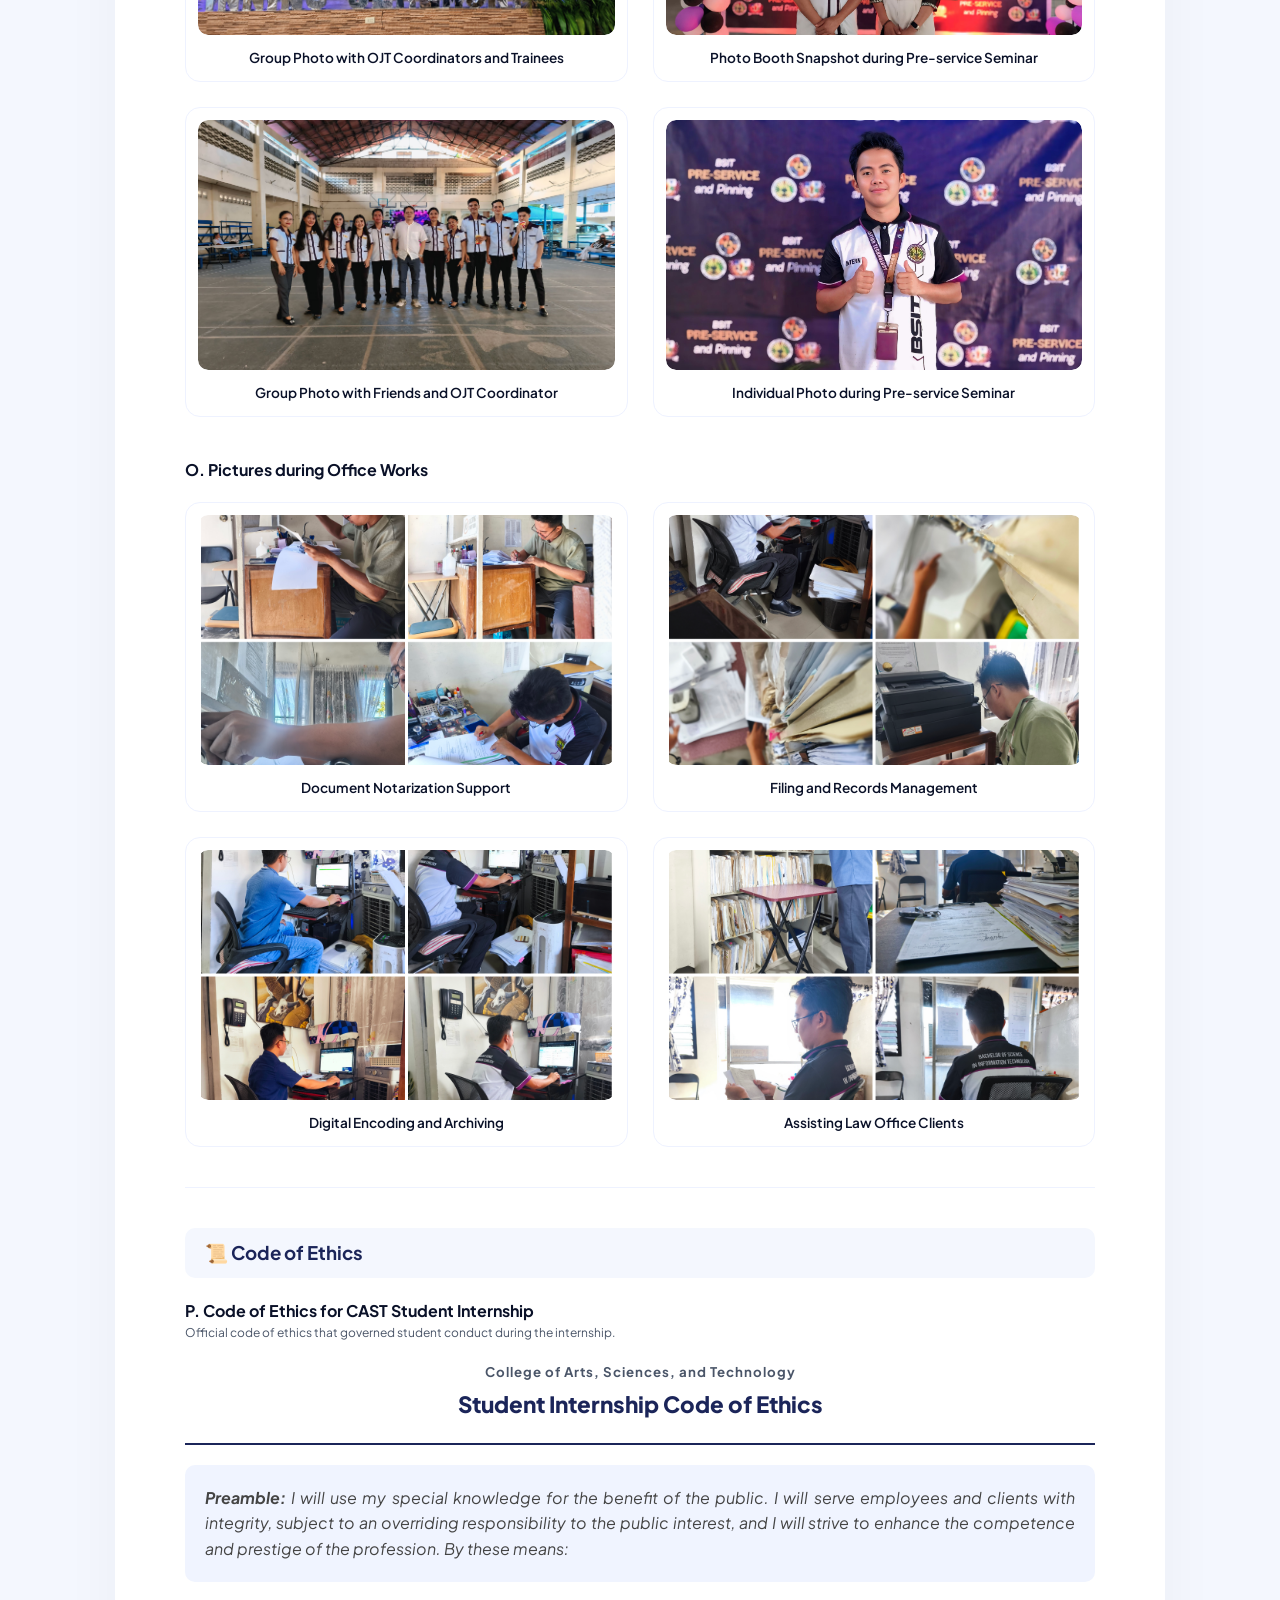
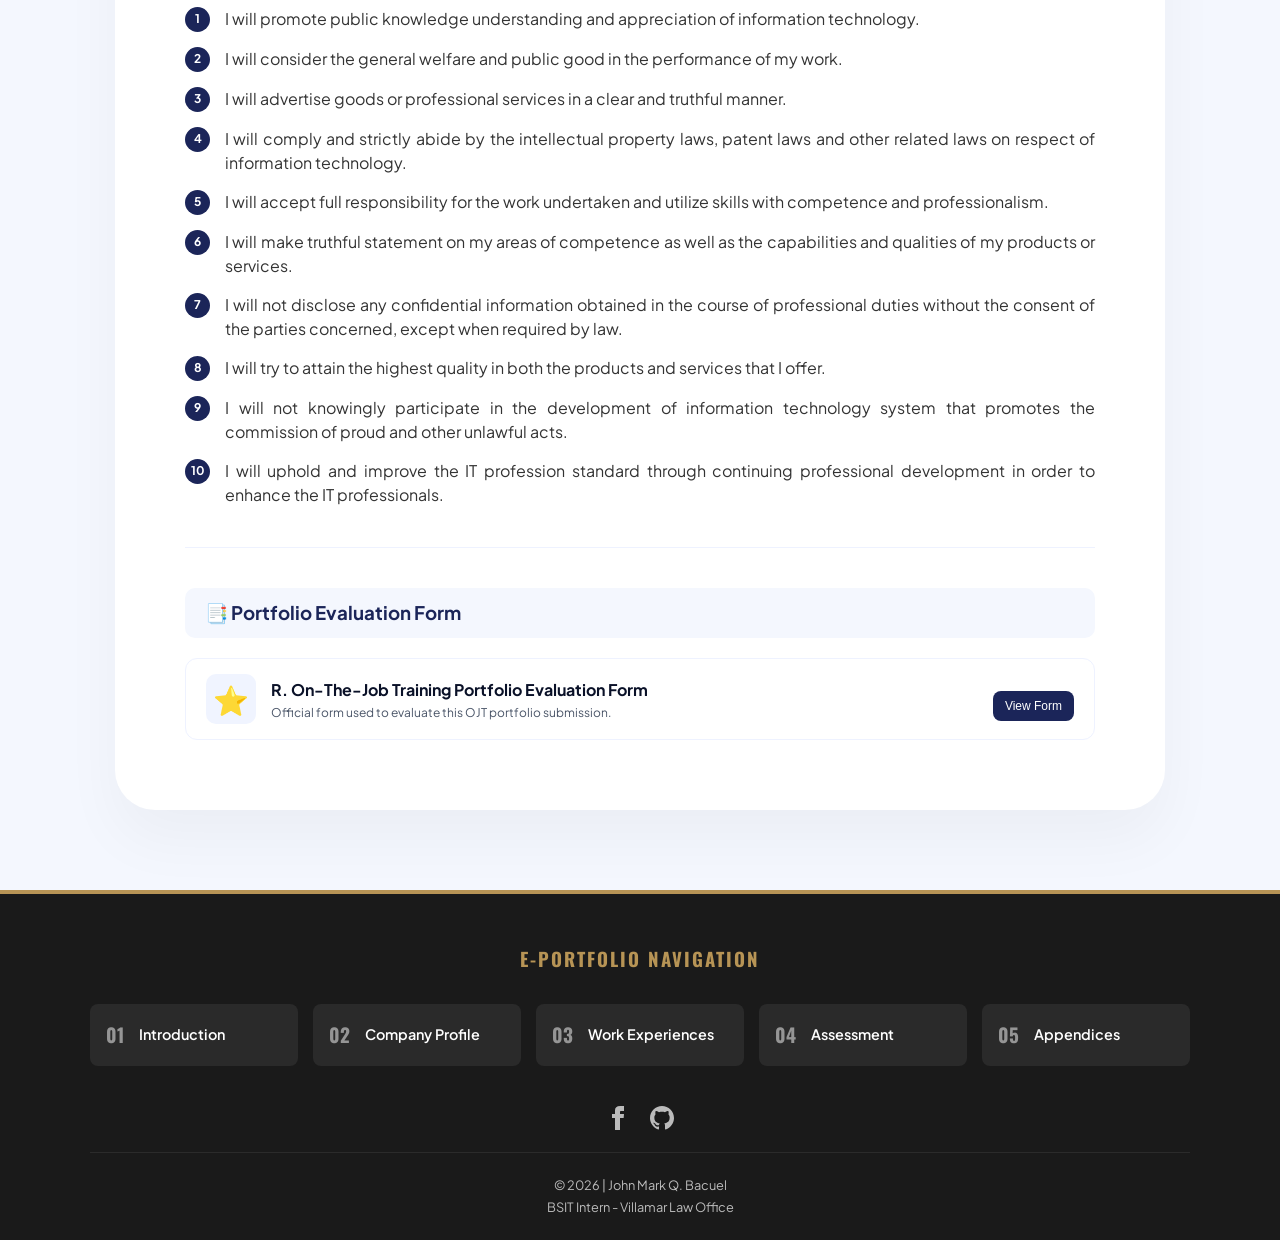
==== commit 5a78a3d4: "Update appendices.html" ====
--- a/appendices.html
+++ b/appendices.html
@@ -285,7 +285,7 @@
             <p class="img-label">Document Notarization Support</p>
         </div>
 
-        <div class="gallery-item" onclick="openGallery(['pictures2.jpg'], 1)">
+        <div class="gallery-item" onclick="openGallery(['pictures2.jpg'], 0)">
             <div class="img-container">
                 <img src="pictures2.jpg" alt="Office Work 2">
                 <div class="img-overlay"><span>🔍 Click to Enlarge</span></div>
@@ -293,7 +293,7 @@
             <p class="img-label">Filing and Records Management</p>
         </div>
 
-        <div class="gallery-item" onclick="openGallery(['pictures3.jpg'], 2)">
+        <div class="gallery-item" onclick="openGallery(['pictures3.jpg'], 0)">
             <div class="img-container">
                 <img src="pictures3.jpg" alt="Office Work 3">
                 <div class="img-overlay"><span>🔍 Click to Enlarge</span></div>
@@ -301,7 +301,7 @@
             <p class="img-label">Digital Encoding and Archiving</p>
         </div>
 
-        <div class="gallery-item" onclick="openGallery(['pictures4.jpg'], 3)">
+        <div class="gallery-item" onclick="openGallery(['pictures4.jpg'], 0)">
             <div class="img-container">
                 <img src="pictures4.jpg" alt="Office Work 4">
                 <div class="img-overlay"><span>🔍 Click to Enlarge</span></div>
@@ -393,7 +393,7 @@
                 <span class="btn-txt">Assessment</span>
             </a>
             <a href="appendices.html" class="footer-btn">
-                <span class="btn-num">04</span>
+                <span class="btn-num">05</span>
                 <span class="btn-txt">Appendices</span>
             </a>
         </div>
--- a/style.css
+++ b/style.css
@@ -1,3 +1,79 @@
+.scroll-indicator {
+    position: absolute;
+    bottom: 30px;
+    left: 50%;
+    transform: translateX(-50%);
+    display: flex;
+    flex-direction: column;
+    align-items: center;
+    cursor: pointer;
+    z-index: 10;
+    transition: opacity 0.3s ease;
+}
+
+.scroll-indicator:hover {
+    opacity: 0.8;
+}
+
+/* Mouse Icon Animation */
+.mouse-icon {
+    width: 25px;
+    height: 40px;
+    border: 2px solid white;
+    border-radius: 15px;
+    position: relative;
+    margin-bottom: 8px;
+}
+
+.wheel {
+    width: 4px;
+    height: 8px;
+    background: var(--accent, #D4AF37); /* Ginagamit ang gold accent mo */
+    position: absolute;
+    top: 6px;
+    left: 50%;
+    transform: translateX(-50%);
+    border-radius: 2px;
+    animation: scroll-wheel 1.5s infinite;
+}
+
+/* Arrow/Chevron Animation */
+.chevron {
+    display: block;
+    width: 10px;
+    height: 10px;
+    border-right: 2px solid white;
+    border-bottom: 2px solid white;
+    transform: rotate(45deg);
+    margin: -4px 0;
+    animation: pulse-arrow 1.5s infinite;
+}
+
+.chevron:nth-child(2) {
+    animation-delay: 0.2s;
+}
+
+.scroll-text {
+    font-size: 0.75rem;
+    font-family: 'Plus Jakarta Sans', sans-serif;
+    color: white;
+    text-transform: uppercase;
+    letter-spacing: 2px;
+    margin-top: 10px !important;
+    text-shadow: 0 2px 4px rgba(0,0,0,0.5);
+}
+
+/* Keyframes para sa Galaw */
+@keyframes scroll-wheel {
+    0% { opacity: 1; transform: translateX(-50%) translateY(0); }
+    100% { opacity: 0; transform: translateX(-50%) translateY(15px); }
+}
+
+@keyframes pulse-arrow {
+    0% { opacity: 0; transform: rotate(45deg) translate(-5px, -5px); }
+    50% { opacity: 1; }
+    100% { opacity: 0; transform: rotate(45deg) translate(5px, 5px); }
+}
 /* Custom Properties for consistency */
 :root {
     --primary: #1B2559;       /* Deep Navy - Authority & Trust */
@@ -35,6 +111,8 @@
     align-items: center;
     z-index: 1000;
     transition: 0.3s;
+    background: rgba(255, 255, 255, 0.1); /* Sobrang light na puti */
+    backdrop-filter: blur(10px);
 }
 
 .brand-name {
@@ -190,18 +268,6 @@
     position: relative;
 }
 
-/* Scroll Indicator (Yung arrow sa baba) */
-.scroll-indicator {
-    position: absolute;
-    bottom: 30px;
-    left: 50%;
-    transform: translateX(-50%);
-    animation: bounce 2s infinite;
-    color: white;
-    font-size: 2rem;
-    cursor: pointer;
-    z-index: 10;
-}
 
 @keyframes bounce {
     0%, 20%, 50%, 80%, 100% {transform: translateY(0) translateX(-50%);}
@@ -209,18 +275,43 @@
     60% {transform: translateY(-5px) translateX(-50%);}
 }
 
-/* 2. Content Reveal Animation */
+/* 2. Content Reveal Animation - MODIFIED */
 .content-card {
-    opacity: 0;
-    transform: translateY(50px);
-    transition: all 0.8s ease-out;
-}
-
-.content-card.reveal {
+    /* Default: Visible para safe sa lahat ng device */
     opacity: 1;
     transform: translateY(0);
-}
-
+    transition: all 0.8s ease-out;
+    margin-bottom: 30px; /* Dagdag na space sa mobile */
+}
+
+/* Gagamit tayo ng class na 'js-enabled' para sa animation */
+/* Ito ay para kung sakaling mag-fail ang JS, hindi mawawala ang content mo */
+.js-enabled .content-card {
+    opacity: 1;
+    transform: translateY(30px);
+}
+
+.js-enabled .content-card.reveal {
+    opacity: 1;
+    transform: translateY(0);
+}
+
+/* Book-Style Table of Contents Fix para sa Mobile */
+@media (max-width: 768px) {
+    .detailed-toc {
+        grid-template-columns: 1fr; /* Isang column lang sa phone */
+    }
+    
+    .hero-content h1 {
+        font-size: 2.5rem; /* Mas maliit na font sa mobile */
+    }
+
+    /* Disable animation sa mobile kung laggy o ayaw lumitaw */
+    .content-card {
+        opacity: 1 !important;
+        transform: none !important;
+    }
+}
 /* 3. Book-Style Table of Contents */
 .detailed-toc {
     display: grid;
@@ -323,27 +414,21 @@
     margin: 0 auto 10px;
 }
 
-/* Detailed Table of Contents */
-.container {
-    max-width: 1100px;
-    margin: -100px auto 100px;
-    position: relative;
-    padding: 0 25px;
-}
+
 
 .content-card {
 
-    background: var(--white);
-
+    background: #ffffff; /* Dark charcoal */
+    border-top: 5px solid var(--accent); /* Gold line sa taas */
     padding: 70px;
-
     border-radius: 40px;
-
     box-shadow: 0 30px 60px rgba(0,0,0,0.04);
-
     margin-bottom: 50px;
 
 } 
+#toc.content-card {
+    margin-top: 160px; /* Mas malaking space para sa landing page */
+}
 
 
 
@@ -455,13 +540,15 @@
     .hero-content h1 { font-size: 3rem; }
     .content-card { padding: 40px 25px; }
 }
-/* Add padding to container for sub-pages */
+/* Update para sa container */
 .container {
     max-width: 1100px;
-    margin: 50px auto; /* Inadjust ko mula -100px para sa normal pages */
+    margin: 80px auto; /* Dinagdagan ang top margin para lumitaw ang Scroll Down indicator */
     position: relative;
     padding: 0 25px;
-}
+    z-index: 2; /* Sinisiguro na nasa ibabaw ang content */
+}
+
 
 /* Specific fix para sa index lang yung -100px */
 .hero-fullscreen + .container {
@@ -2342,6 +2429,8 @@
 .rated-by-grid { display: grid; grid-template-columns: repeat(auto-fit, minmax(200px, 1fr)); gap: 20px; margin-top: 30px; }
 .rater-card { border-left: 3px solid #3498db; padding-left: 10px; }
 .role { font-weight: bold; color: #7f8c8d; font-size: 0.8rem; }
+
+
 /* Siguraduhin na laging kita ang kulay ng icons */
 .nav-links i {
     margin-right: 12px; 
@@ -2362,4 +2451,3 @@
     color: #ffffff; 
 } 
 */
-
